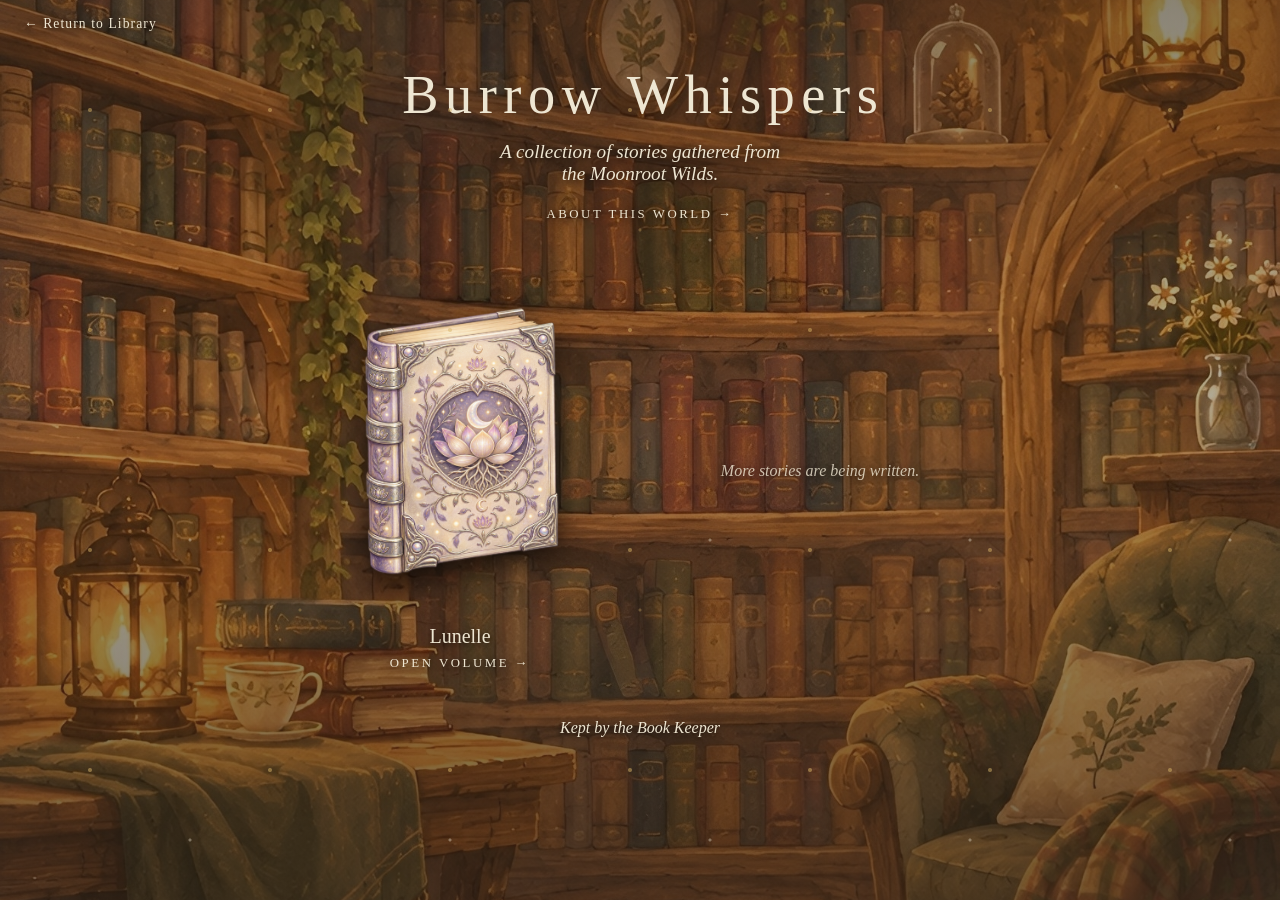
==== burrow-whispers/index.html @ 02634ef5 "Update index.html" ====
<!DOCTYPE html>
<!-- Burrow Whispers Series Menu: index.html V1.6 · Part 1 of 1
     Lives at stories/burrow-whispers/index.html
     Uses css/variables.css, css/base.css and css/effects.css from this folder.
     V1.6: padding added around each book so the float, tilt and glow are not clipped.
     V1.5: about link, book animation kept in the page, sprite size fixed,
           one transparent "more stories" spot, footer line added.
     To add a story: add an entry to the STORIES list near the bottom. -->
<html lang="en">
<head>
  <meta charset="UTF-8">
  <meta name="viewport" content="width=device-width, initial-scale=1, viewport-fit=cover">
  <meta name="color-scheme" content="dark">
  <meta name="theme-color" content="#0a1210">
  <title>Burrow Whispers | The Book Keeper</title>
  <meta name="description" content="A collection of stories gathered from the Moonroot Wilds.">

  <link rel="stylesheet" href="css/variables.css">
  <link rel="stylesheet" href="css/base.css">
  <link rel="stylesheet" href="css/effects.css">
  <style>
    /* Page layout only. Colors and motion come from the CSS files. */
    .back {
      display: inline-flex;
      align-items: center;
      min-height: 48px;
      float: left;
      font-family: var(--font-ui);
      font-size: 0.85rem;
      letter-spacing: 0.08em;
      text-decoration: none;
      color: var(--gold);
      text-shadow: 0 2px 8px rgba(0, 0, 0, 0.85);
    }
    .head { clear: both; padding-top: 1em; }

    .page-title {
      margin: 0;
      font-weight: normal;
      font-size: clamp(2rem, 8vw, 3.4rem);
      letter-spacing: 0.12em;
      text-indent: 0.12em;
      color: var(--gold-bright);
      text-shadow: 0 0 20px var(--gold-glow), 0 3px 10px rgba(0, 0, 0, 0.8);
    }
    .page-subtitle {
      margin: 0.8em auto 0;
      max-width: 30ch;
      font-style: italic;
      font-size: clamp(1rem, 3.6vw, 1.2rem);
      text-shadow: 0 2px 8px rgba(0, 0, 0, 0.85);
    }

    /* Books */
    .shelf {
      display: grid;
      grid-template-columns: repeat(auto-fit, minmax(200px, 332px));
      justify-content: center;
      align-items: center;
      gap: 36px 28px;
      margin: 2em 0 0;
      padding: 0;
      list-style: none;
    }
    .shelf > li { min-width: 0; }          /* lets large sprites shrink to fit */

    .book {
      display: flex;
      flex-direction: column;
      align-items: center;
      gap: 8px;
      color: var(--parchment);
      text-decoration: none;
    }
    .book-cover {
      position: relative;
      width: 100%;
      max-width: 332px;
      padding: 36px;                       /* empty room for float, tilt and glow */
      margin: 0 auto;
      overflow: hidden;
      border-radius: 4px 12px 12px 4px;
    }
    .book-sprite { max-width: 100%; }

    .book-title {
      margin: 0;
      font-size: 1.25rem;
      text-shadow: 0 2px 8px rgba(0, 0, 0, 0.85);
    }
    .book-action {
      margin: 0;
      font-family: var(--font-ui);
      font-size: 0.8rem;
      letter-spacing: 0.2em;
      text-transform: uppercase;
      color: var(--gold);
      text-shadow: 0 2px 8px rgba(0, 0, 0, 0.85);
    }

    /* The one empty spot: no sprite, no background, just a quiet line */
    .more-note {
      margin: 0;
      padding: 20px;
      font-style: italic;
      text-align: center;
      color: var(--parchment);
      opacity: 0.8;
      background: none;
      text-shadow: 0 2px 8px rgba(0, 0, 0, 0.85);
    }

    /* If a real sprite is missing: outline only, never a colored block */
    .book.fallback .book-sprite { display: none; }
    .book.fallback .book-cover {
      aspect-ratio: 2 / 3;
      background: none;
      border: 1px dashed var(--gold-line);
    }

    /* Footer */
    .keeper {
      margin: 3em 0 0;
      font-style: italic;
      color: var(--gold);
      text-shadow: 0 2px 8px rgba(0, 0, 0, 0.85);
    }

    /* Book float, shimmer and hover (kept here so the page never depends on effects.css) */
    .book-sprite {
      display: block;
      width: 100%;
      height: auto;
      filter: drop-shadow(0 12px 14px rgba(0, 0, 0, 0.65));
      animation: book-float 6s ease-in-out infinite;
      transition: filter var(--fade-fast) var(--ease-gentle);
    }
    @keyframes book-float {
      0%, 100% { transform: translateY(0) rotate(-0.4deg); }
      50%      { transform: translateY(-7px) rotate(0.4deg); }
    }
    .book-cover::after {
      content: "";
      position: absolute;
      inset: 36px;                         /* keep equal to .book-cover padding */
      pointer-events: none;
      background: linear-gradient(105deg,
        rgba(255, 224, 150, 0) 38%,
        rgba(255, 224, 150, 0.28) 50%,
        rgba(255, 224, 150, 0) 62%);
      transform: translateX(-120%);
      animation: cover-shimmer 9s ease-in-out 2s infinite;
    }
    @keyframes cover-shimmer {
      0%, 60% { transform: translateX(-120%); }
      100%    { transform: translateX(120%); }
    }
    @media (hover: hover) {
      a.book:hover .book-sprite {
        animation-play-state: paused;
        transform: translateY(-10px) scale(1.03);
        filter: drop-shadow(0 16px 14px rgba(0, 0, 0, 0.65)) drop-shadow(0 0 20px var(--gold-glow));
      }
    }

    /* Small link to the About page */
    .about-link {
      display: inline-flex;
      align-items: center;
      min-height: 48px;
      margin-top: 0.4em;
      font-family: var(--font-ui);
      font-size: 0.8rem;
      letter-spacing: 0.2em;
      text-transform: uppercase;
      text-decoration: none;
      color: var(--gold);
      text-shadow: 0 2px 8px rgba(0, 0, 0, 0.85);
      transition: text-shadow var(--fade-fast) var(--ease-gentle);
    }
    @media (hover: hover) {
      .about-link:hover { text-shadow: 0 0 12px var(--gold-glow); }
    }
  </style>
</head>

<body>

  <div class="room"></div>
  <div class="lantern-light"></div>
  <div class="backdrop"></div>
  <div class="fx-layer" id="fx"></div>

  <main class="page">
    <nav aria-label="Main navigation">
      <a class="back" href="../index.html">← Return to Library</a>
    </nav>

    <div class="head">
      <h1 class="page-title">Burrow Whispers</h1>
      <p class="page-subtitle">A collection of stories gathered from the Moonroot Wilds.</p>
      <a class="about-link" href="about/">About This World →</a>
      <div class="rule"></div>
    </div>

    <ul class="shelf" id="shelf" aria-label="Story volumes"></ul>

    <p class="keeper">Kept by the Book Keeper</p>
  </main>

  <script>
    /* ---------- Add stories here ----------
       Copy a line, change the title, link and sprite.
       Sprites live in the assets/ folder. */
    const STORIES = [
      { title: "Lunelle", url: "lunelle/", sprite: "assets/lunelle-book.png", alt: "Lunelle storybook" }
    ];
    const SHOW_MORE_NOTE = true;   /* set false to hide the "more stories" spot */

    const el = (tag, cls, text) => {
      const n = document.createElement(tag);
      if (cls) n.className = cls;
      if (text) n.textContent = text;
      return n;
    };

    /* ---------- Build the shelf ---------- */
    const shelf = document.getElementById("shelf");
    STORIES.forEach((s, i) => {
      const li = el("li");
      const book = el("a", "book");
      book.href = s.url;
      book.setAttribute("aria-label", "Open " + s.title);

      const cover = el("div", "book-cover");
      const img = new Image();
      img.className = "book-sprite";
      img.alt = s.alt;
      img.style.animationDelay = (-i * 1.5) + "s";   /* books bob out of step */
      img.onerror = () => book.classList.add("fallback");
      img.src = s.sprite;
      cover.append(img);

      book.append(
        cover,
        el("p", "book-title", s.title),
        el("p", "book-action", "Open Volume →")
      );
      li.appendChild(book);
      shelf.appendChild(li);
    });

    if (SHOW_MORE_NOTE) {
      const li = el("li");
      li.appendChild(el("p", "more-note", "More stories are being written."));
      shelf.appendChild(li);
    }

    /* ---------- Firefly dust and haze (styles in effects.css) ---------- */
    const rand = (a, b) => a + Math.random() * (b - a);
    const fx = document.getElementById("fx");
    fx.append(el("div", "haze one"), el("div", "haze two"));
    for (let i = 0; i < 16; i++) {
      const m = el("div", "mote");
      m.style.left = rand(5, 95).toFixed(1) + "%";
      m.style.top = rand(10, 90).toFixed(1) + "%";
      m.style.setProperty("--dur", rand(5, 9).toFixed(1) + "s");
      m.style.setProperty("--delay", (-rand(0, 9)).toFixed(1) + "s");
      m.style.setProperty("--drift", rand(-30, 30).toFixed(0) + "px");
      fx.appendChild(m);
    }
  </script>

</body>
</html>
---- burrow-whispers/css/variables.css ----
/* ==========================================================
   Burrow Whispers: variables.css  V1.0  ·  Part 1 of 1
   Lives at stories/burrow-whispers/css/variables.css
   Values only. No layout rules in this file.
   ========================================================== */

:root {

    /* ---------- Book Keeper palette (Theme Canon v2.0) ---------- */
    --round-door-green: #496A46;
    --mosswood:         #6C5640;
    --warm-oak:         #A68056;
    --parchment:        #EEE6D2;
    --firelight-gold:   #D7B46A;   /* accent only */
    --tea-brown:        #4C3828;
    --moonroot-blue:    #667A8E;   /* sparing, evening touches */

    /* ---------- Page ---------- */
    --page-bg:          #2a1f16;   /* fallback behind the painted background */
    --text-main:        var(--parchment);
    --text-accent:      var(--firelight-gold);
    --text-shadow:      0 2px 6px rgba(0, 0, 0, 0.7);

    /* ---------- Shelf ---------- */
    --shelf-width:      min(92vw, 420px);
    --shelf-plank-height: 22px;
    --shelf-plank-top:  var(--warm-oak);
    --shelf-plank-edge: var(--mosswood);
    --shelf-plank-shadow: rgba(0, 0, 0, 0.55);
    --shelf-gap:        2.5rem;    /* space between shelves */

    /* ---------- Books ---------- */
    --book-size:        min(62vw, 260px);
    --book-size-small:  min(46vw, 190px);
    --book-lift:        -6px;      /* hover rise, per Website Canon */
    --book-glow:        rgba(215, 180, 106, 0.55);
    --book-glow-open:   rgba(215, 180, 106, 0.85);
    --book-dim:         0.78;      /* Coming Soon books sit quieter */

    /* ---------- Type ---------- */
    --font-title:       Georgia, "Times New Roman", serif;
    --font-body:        Georgia, "Times New Roman", serif;
    --size-title:       clamp(2rem, 8vw, 3rem);
    --size-subtitle:    clamp(0.95rem, 3.6vw, 1.15rem);
    --size-heading:     1.1rem;
    --size-label:       1.25rem;
    --size-action:      0.95rem;
    --size-small:       0.85rem;

    /* ---------- Spacing ---------- */
    --space-xs:         0.4rem;
    --space-sm:         0.8rem;
    --space-md:         1.5rem;
    --space-lg:         2.5rem;
    --tap-min:          48px;      /* minimum comfortable tap area */

    /* ---------- Motion ---------- */
    --lift-time:        220ms;
    --glow-time:        300ms;
    --ease-soft:        cubic-bezier(0.22, 0.61, 0.36, 1);
}
---- burrow-whispers/css/base.css ----
/* ==========================================================
   Burrow Whispers: base.css  V1.0  ·  Part 1 of 1
   Lives at stories/burrow-whispers/css/base.css
   Layout only. Hover and glow live in effects.css.
   Needs variables.css loaded first.
   ========================================================== */

*,
*::before,
*::after {
    box-sizing: border-box;
}

html {
    -webkit-text-size-adjust: 100%;
}

body {
    margin: 0;
    min-height: 100vh;
    background: var(--page-bg);
    color: var(--text-main);
    font-family: var(--font-body);
    text-align: center;
    position: relative;
}

/* ---------- Painted background ----------
   A fixed layer instead of background-attachment: fixed,
   which is unreliable on phones. */
body::before {
    content: "";
    position: fixed;
    inset: 0;
    z-index: -2;
    background: url("../images/burrow-whispers-bg.jpg") center / cover no-repeat;
}

/* Soft dark wash so labels stay readable over the painting */
body::after {
    content: "";
    position: fixed;
    inset: 0;
    z-index: -1;
    background: linear-gradient(
        to bottom,
        rgba(42, 31, 22, 0.55),
        rgba(42, 31, 22, 0.35) 40%,
        rgba(42, 31, 22, 0.65)
    );
    pointer-events: none;
}

/* ---------- Return link ---------- */
header {
    padding: var(--space-sm) var(--space-md);
    text-align: left;
}

header a {
    display: inline-flex;
    align-items: center;
    min-height: var(--tap-min);
    color: var(--text-accent);
    font-size: var(--size-small);
    text-decoration: none;
    text-shadow: var(--text-shadow);
}

header a:focus-visible,
.story-book-link:focus-visible {
    outline: 2px solid var(--text-accent);
    outline-offset: 4px;
    border-radius: 8px;
}

/* ---------- Page ---------- */
main {
    padding: 0 var(--space-md) var(--space-lg);
}

h1 {
    margin: var(--space-md) 0 var(--space-xs);
    font-family: var(--font-title);
    font-size: var(--size-title);
    font-weight: normal;
    color: var(--text-accent);
    text-shadow: var(--text-shadow);
}

.collection-subtitle {
    margin: 0 auto var(--space-lg);
    max-width: 30ch;
    font-size: var(--size-subtitle);
    font-style: italic;
    text-shadow: var(--text-shadow);
}

/* ---------- Shelf section ----------
   The heading stays for screen readers but is hidden visually,
   since the page should stay simple. */
.story-shelf {
    display: flex;
    flex-direction: column;
    align-items: center;
    gap: var(--shelf-gap);
}

.story-shelf h2 {
    position: absolute;
    width: 1px;
    height: 1px;
    margin: -1px;
    overflow: hidden;
    clip: rect(0 0 0 0);
    white-space: nowrap;
}

/* ---------- One shelf = one book ---------- */
.story-volume {
    position: relative;
    display: flex;
    flex-direction: column;
    align-items: center;
    width: var(--shelf-width);
    padding-bottom: calc(var(--shelf-plank-height) + var(--space-sm));
}

/* The wood plank under each book */
.story-volume::after {
    content: "";
    position: absolute;
    left: 0;
    right: 0;
    bottom: 0;
    height: var(--shelf-plank-height);
    border-radius: 4px;
    background: linear-gradient(
        to bottom,
        var(--shelf-plank-top),
        var(--shelf-plank-edge)
    );
    box-shadow: 0 10px 14px var(--shelf-plank-shadow);
    z-index: 0;
}

/* ---------- Book + label ---------- */
.story-book-link {
    position: relative;
    z-index: 1;
    display: flex;
    flex-direction: column;
    align-items: center;
    min-height: var(--tap-min);
    color: inherit;
    text-decoration: none;
    -webkit-tap-highlight-color: transparent;
}

.story-book-sprite {
    display: block;
    width: var(--book-size);
    height: auto;
    margin-bottom: calc(var(--space-sm) * -1);   /* book rests on the plank */
}

.story-volume-coming-soon .story-book-sprite {
    width: var(--book-size-small);
}

.story-volume-coming-soon {
    opacity: var(--book-dim);
}

/* Labels sit on the plank, never baked into the sprite */
.story-title {
    position: relative;
    z-index: 2;
    margin-top: var(--space-md);
    font-size: var(--size-label);
    color: var(--text-main);
    text-shadow: var(--text-shadow);
}

.story-action {
    position: relative;
    z-index: 2;
    margin-top: var(--space-xs);
    font-size: var(--size-action);
    color: var(--text-accent);
    text-shadow: var(--text-shadow);
}

.story-volume-coming-soon .story-title,
.story-volume-coming-soon .story-action {
    font-size: var(--size-small);
}
---- burrow-whispers/css/effects.css ----
/* ==========================================================
   Burrow Whispers: effects.css  V1.0  ·  Part 1 of 1
   Lives at stories/burrow-whispers/css/effects.css
   Motion and glow only. Needs variables.css loaded first.
   ========================================================== */

/* ---------- Book: resting state ---------- */
.story-book-sprite {
    transition:
        transform var(--lift-time) var(--ease-soft),
        filter var(--glow-time) var(--ease-soft);
    filter: drop-shadow(0 6px 8px rgba(0, 0, 0, 0.5));
}

/* ---------- Book: hover (mouse only) ----------
   Wrapped in a hover media query so phones don't leave
   a book stuck in the lifted state after a tap. */
@media (hover: hover) {
    .story-book-link:hover .story-book-sprite {
        transform: translateY(var(--book-lift));
        filter:
            drop-shadow(0 10px 10px rgba(0, 0, 0, 0.5))
            drop-shadow(0 0 14px var(--book-glow));
    }

    .story-book-link:hover .story-action {
        text-shadow: 0 0 10px var(--book-glow);
    }
}

/* ---------- Book: keyboard focus (same lift as hover) ---------- */
.story-book-link:focus-visible .story-book-sprite {
    transform: translateY(var(--book-lift));
    filter:
        drop-shadow(0 10px 10px rgba(0, 0, 0, 0.5))
        drop-shadow(0 0 14px var(--book-glow));
}

/* ---------- Book: pressed / selected ----------
   Warm golden glow, as if a story is waiting inside. */
.story-book-link:active .story-book-sprite {
    transform: translateY(var(--book-lift)) scale(1.03);
    filter:
        drop-shadow(0 10px 10px rgba(0, 0, 0, 0.5))
        drop-shadow(0 0 26px var(--book-glow-open));
}

/* ---------- Coming Soon books ----------
   Visible, but quiet and not tappable. */
.story-volume-coming-soon {
    pointer-events: none;
}

.story-volume-coming-soon .story-book-sprite {
    filter: drop-shadow(0 4px 6px rgba(0, 0, 0, 0.45)) saturate(0.85);
}

/* ---------- Drifting gold dust ----------
   One fixed layer in front of the page. It uses html::before
   because body::before and body::after are used by base.css. */
html::before {
    content: "";
    position: fixed;
    inset: 0;
    z-index: 3;
    pointer-events: none;
    opacity: 0.55;
    background-image:
        radial-gradient(circle, rgba(215, 180, 106, 0.9) 0 1.5px, transparent 2.5px),
        radial-gradient(circle, rgba(238, 230, 210, 0.7) 0 1px, transparent 2px),
        radial-gradient(circle, rgba(215, 180, 106, 0.6) 0 1px, transparent 2px);
    background-size: 180px 220px, 260px 300px, 340px 380px;
    background-position: 0 0, 60px 90px, 130px 40px;
    animation: dust-drift 60s linear infinite;
}

@keyframes dust-drift {
    from {
        background-position: 0 0, 60px 90px, 130px 40px;
    }
    to {
        background-position: 30px -220px, 90px -300px, 100px -380px;
    }
}

/* ---------- Reduced motion ----------
   Respect visitors who turn animation off. */
@media (prefers-reduced-motion: reduce) {
    html::before {
        animation: none;
    }

    .story-book-sprite {
        transition: none;
    }
}
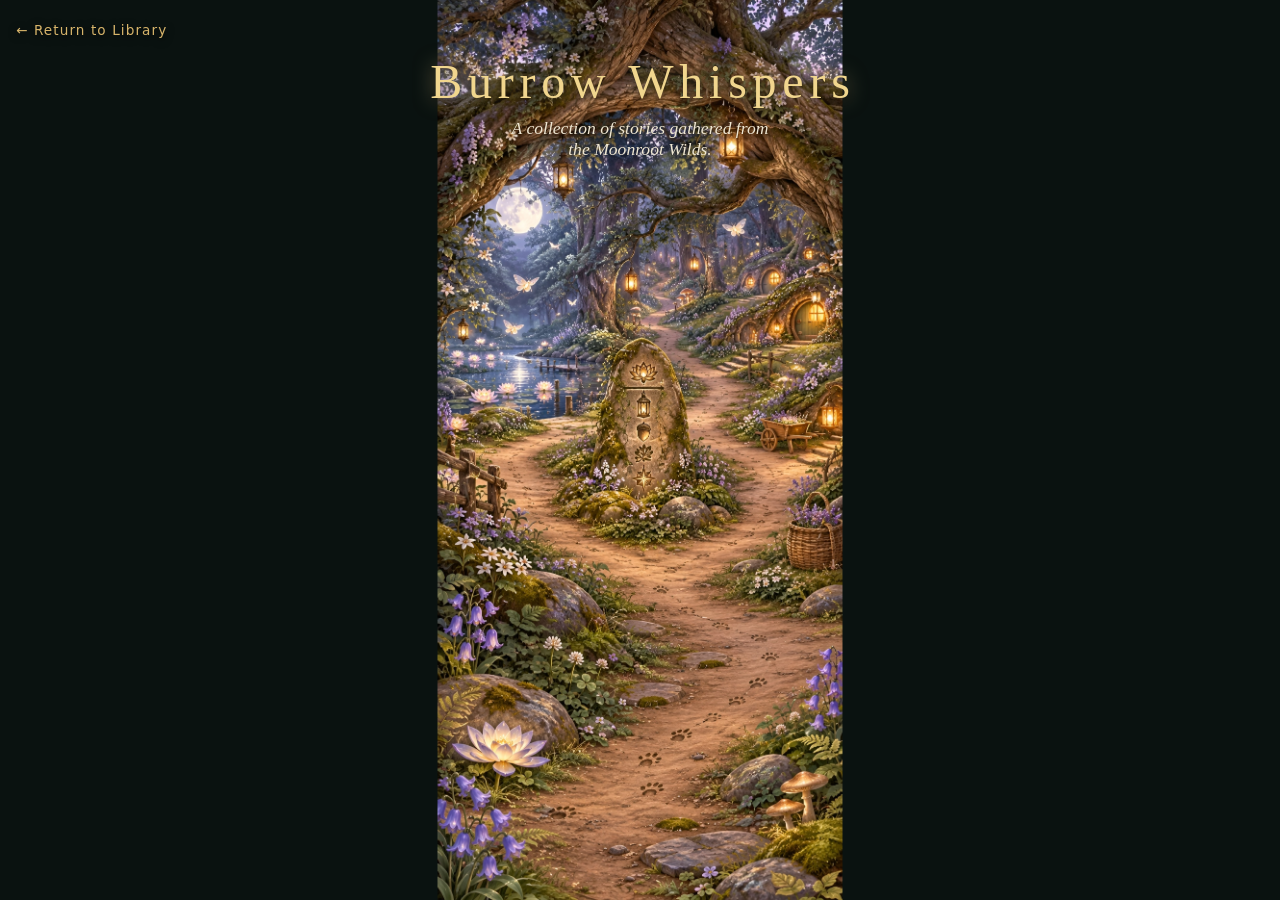
==== commit b231038f: "Update index.html" ====
--- a/burrow-whispers/index.html
+++ b/burrow-whispers/index.html
@@ -1,11 +1,9 @@
 <!DOCTYPE html>
-<!-- Burrow Whispers Series Menu: index.html V1.6 · Part 1 of 1
+<!-- Burrow Whispers Crossroads: index.html V1.7 · Part 1 of 2 (head, markup, place data)
      Lives at stories/burrow-whispers/index.html
-     Uses css/variables.css, css/base.css and css/effects.css from this folder.
-     V1.6: padding added around each book so the float, tilt and glow are not clipped.
-     V1.5: about link, book animation kept in the page, sprite size fixed,
-           one transparent "more stories" spot, footer line added.
-     To add a story: add an entry to the STORIES list near the bottom. -->
+     Background: images/burrow-whispers-crossroads.jpg
+     Uses css/variables.css, css/base.css and css/effects.css V2.0 from this folder.
+     Part 2 continues INSIDE the script below: paste it straight after the last line of this Part. -->
 <html lang="en">
 <head>
   <meta charset="UTF-8">
@@ -18,258 +16,114 @@
   <link rel="stylesheet" href="css/variables.css">
   <link rel="stylesheet" href="css/base.css">
   <link rel="stylesheet" href="css/effects.css">
-  <style>
-    /* Page layout only. Colors and motion come from the CSS files. */
-    .back {
-      display: inline-flex;
-      align-items: center;
-      min-height: 48px;
-      float: left;
-      font-family: var(--font-ui);
-      font-size: 0.85rem;
-      letter-spacing: 0.08em;
-      text-decoration: none;
-      color: var(--gold);
-      text-shadow: 0 2px 8px rgba(0, 0, 0, 0.85);
-    }
-    .head { clear: both; padding-top: 1em; }
-
-    .page-title {
-      margin: 0;
-      font-weight: normal;
-      font-size: clamp(2rem, 8vw, 3.4rem);
-      letter-spacing: 0.12em;
-      text-indent: 0.12em;
-      color: var(--gold-bright);
-      text-shadow: 0 0 20px var(--gold-glow), 0 3px 10px rgba(0, 0, 0, 0.8);
-    }
-    .page-subtitle {
-      margin: 0.8em auto 0;
-      max-width: 30ch;
-      font-style: italic;
-      font-size: clamp(1rem, 3.6vw, 1.2rem);
-      text-shadow: 0 2px 8px rgba(0, 0, 0, 0.85);
-    }
-
-    /* Books */
-    .shelf {
-      display: grid;
-      grid-template-columns: repeat(auto-fit, minmax(200px, 332px));
-      justify-content: center;
-      align-items: center;
-      gap: 36px 28px;
-      margin: 2em 0 0;
-      padding: 0;
-      list-style: none;
-    }
-    .shelf > li { min-width: 0; }          /* lets large sprites shrink to fit */
-
-    .book {
-      display: flex;
-      flex-direction: column;
-      align-items: center;
-      gap: 8px;
-      color: var(--parchment);
-      text-decoration: none;
-    }
-    .book-cover {
-      position: relative;
-      width: 100%;
-      max-width: 332px;
-      padding: 36px;                       /* empty room for float, tilt and glow */
-      margin: 0 auto;
-      overflow: hidden;
-      border-radius: 4px 12px 12px 4px;
-    }
-    .book-sprite { max-width: 100%; }
-
-    .book-title {
-      margin: 0;
-      font-size: 1.25rem;
-      text-shadow: 0 2px 8px rgba(0, 0, 0, 0.85);
-    }
-    .book-action {
-      margin: 0;
-      font-family: var(--font-ui);
-      font-size: 0.8rem;
-      letter-spacing: 0.2em;
-      text-transform: uppercase;
-      color: var(--gold);
-      text-shadow: 0 2px 8px rgba(0, 0, 0, 0.85);
-    }
-
-    /* The one empty spot: no sprite, no background, just a quiet line */
-    .more-note {
-      margin: 0;
-      padding: 20px;
-      font-style: italic;
-      text-align: center;
-      color: var(--parchment);
-      opacity: 0.8;
-      background: none;
-      text-shadow: 0 2px 8px rgba(0, 0, 0, 0.85);
-    }
-
-    /* If a real sprite is missing: outline only, never a colored block */
-    .book.fallback .book-sprite { display: none; }
-    .book.fallback .book-cover {
-      aspect-ratio: 2 / 3;
-      background: none;
-      border: 1px dashed var(--gold-line);
-    }
-
-    /* Footer */
-    .keeper {
-      margin: 3em 0 0;
-      font-style: italic;
-      color: var(--gold);
-      text-shadow: 0 2px 8px rgba(0, 0, 0, 0.85);
-    }
-
-    /* Book float, shimmer and hover (kept here so the page never depends on effects.css) */
-    .book-sprite {
-      display: block;
-      width: 100%;
-      height: auto;
-      filter: drop-shadow(0 12px 14px rgba(0, 0, 0, 0.65));
-      animation: book-float 6s ease-in-out infinite;
-      transition: filter var(--fade-fast) var(--ease-gentle);
-    }
-    @keyframes book-float {
-      0%, 100% { transform: translateY(0) rotate(-0.4deg); }
-      50%      { transform: translateY(-7px) rotate(0.4deg); }
-    }
-    .book-cover::after {
-      content: "";
-      position: absolute;
-      inset: 36px;                         /* keep equal to .book-cover padding */
-      pointer-events: none;
-      background: linear-gradient(105deg,
-        rgba(255, 224, 150, 0) 38%,
-        rgba(255, 224, 150, 0.28) 50%,
-        rgba(255, 224, 150, 0) 62%);
-      transform: translateX(-120%);
-      animation: cover-shimmer 9s ease-in-out 2s infinite;
-    }
-    @keyframes cover-shimmer {
-      0%, 60% { transform: translateX(-120%); }
-      100%    { transform: translateX(120%); }
-    }
-    @media (hover: hover) {
-      a.book:hover .book-sprite {
-        animation-play-state: paused;
-        transform: translateY(-10px) scale(1.03);
-        filter: drop-shadow(0 16px 14px rgba(0, 0, 0, 0.65)) drop-shadow(0 0 20px var(--gold-glow));
-      }
-    }
-
-    /* Small link to the About page */
-    .about-link {
-      display: inline-flex;
-      align-items: center;
-      min-height: 48px;
-      margin-top: 0.4em;
-      font-family: var(--font-ui);
-      font-size: 0.8rem;
-      letter-spacing: 0.2em;
-      text-transform: uppercase;
-      text-decoration: none;
-      color: var(--gold);
-      text-shadow: 0 2px 8px rgba(0, 0, 0, 0.85);
-      transition: text-shadow var(--fade-fast) var(--ease-gentle);
-    }
-    @media (hover: hover) {
-      .about-link:hover { text-shadow: 0 0 12px var(--gold-glow); }
-    }
-  </style>
 </head>
 
 <body>
 
-  <div class="room"></div>
-  <div class="lantern-light"></div>
-  <div class="backdrop"></div>
-  <div class="fx-layer" id="fx"></div>
+  <!-- The picture and its hot spots (positions are set in variables.css) -->
+  <div class="world" id="world">
+    <div class="stage" id="stage">
+      <img class="stage-image"
+           src="images/burrow-whispers-crossroads.jpg"
+           alt="A moonlit woodland crossroads with a carved waystone, a lotus pond, a lantern-lit trail and round-door burrows on a hillside.">
 
-  <main class="page">
+      <button class="hot" data-id="pond"     type="button" aria-label="Moonroot Pond"></button>
+      <button class="hot" data-id="moon"     type="button" aria-hidden="true" tabindex="-1"></button>
+      <button class="hot" data-id="waystone" type="button" aria-label="The Crossroads Stone"></button>
+      <button class="hot" data-id="trail"    type="button" aria-label="The Lantern Trail"></button>
+      <button class="hot" data-id="hill"     type="button" aria-label="Burrow Hill"></button>
+      <button class="hot" data-id="clearing" type="button" aria-label="The Clearing"></button>
+      <button class="hot" data-id="secret"   type="button" aria-hidden="true" tabindex="-1"></button>
+    </div>
+  </div>
+
+  <!-- Firefly dust and haze (built by the script) -->
+  <div class="fx-layer" id="fx" aria-hidden="true"></div>
+
+  <!-- Title zone -->
+  <header class="top">
     <nav aria-label="Main navigation">
       <a class="back" href="../index.html">← Return to Library</a>
     </nav>
+    <h1 class="page-title">Burrow Whispers</h1>
+    <p class="page-subtitle">A collection of stories gathered from the Moonroot Wilds.</p>
+  </header>
 
-    <div class="head">
-      <h1 class="page-title">Burrow Whispers</h1>
-      <p class="page-subtitle">A collection of stories gathered from the Moonroot Wilds.</p>
-      <a class="about-link" href="about/">About This World →</a>
-      <div class="rule"></div>
-    </div>
+  <!-- Idle hint line -->
+  <p class="hint" id="hint" aria-live="polite"></p>
 
-    <ul class="shelf" id="shelf" aria-label="Story volumes"></ul>
-
-    <p class="keeper">Kept by the Book Keeper</p>
-  </main>
+  <!-- Discovery panel: stage 1 of the two-stage tap -->
+  <section class="panel" id="panel" aria-live="polite" aria-labelledby="panel-title">
+    <button class="panel-close" id="panel-close" type="button" aria-label="Close">×</button>
+    <h2 class="panel-title" id="panel-title"></h2>
+    <p class="panel-text" id="panel-text"></p>
+    <a class="panel-go" id="panel-go" href="#"></a>
+  </section>
 
   <script>
-    /* ---------- Add stories here ----------
-       Copy a line, change the title, link and sprite.
-       Sprites live in the assets/ folder. */
-    const STORIES = [
-      { title: "Lunelle", url: "lunelle/", sprite: "assets/lunelle-book.png", alt: "Lunelle storybook" }
-    ];
-    const SHOW_MORE_NOTE = true;   /* set false to hide the "more stories" spot */
-
-    const el = (tag, cls, text) => {
-      const n = document.createElement(tag);
-      if (cls) n.className = cls;
-      if (text) n.textContent = text;
-      return n;
+    /* ---------- Places ----------
+       id     matches data-id on the hot spot buttons above
+       title  panel heading
+       text   panel flavour text (use \n for a line break)
+       go     the button words, e.g. "Explore →"
+       url    where stage 2 travels to; null = nothing to visit yet,
+              so the panel shows its text with no button
+       lights which hot spots glow when this place is noticed
+       hint   idle line shown at the bottom (null = never hinted)
+       To open a place later: change its url from null to a folder. */
+    const PLACES = {
+      pond: {
+        title: "Moonroot Pond",
+        text: "A quiet pond shines beneath the moon.\nSomeone often visits here at night.",
+        go: "Explore →",
+        url: "lunelle/",
+        lights: ["pond", "moon"],
+        hint: "A faint glow shimmers across the pond..."
+      },
+      waystone: {
+        title: "The Crossroads Stone",
+        text: "Many journeys begin here.",
+        go: "Read More →",
+        url: null,                         /* world lore page not built yet */
+        lights: ["waystone"],
+        hint: "The old waystone remembers many journeys..."
+      },
+      trail: {
+        title: "The Lantern Trail",
+        text: "A lantern-lit path disappears beneath the roots.\nIt has not been walked yet.",
+        go: "Follow →",
+        url: null,                         /* future story slot */
+        lights: ["trail"],
+        hint: "A lantern-lit trail disappears beneath the roots..."
+      },
+      hill: {
+        title: "Burrow Hill",
+        text: "Warm lights glow behind round doors.\nMany little lives call this place home.",
+        go: "Visit →",
+        url: null,                         /* future village hub */
+        lights: ["hill"],
+        hint: "Warm lights flicker among the hillside burrows..."
+      },
+      clearing: {
+        title: "The Clearing",
+        text: "Paw prints wander down the path.\nWhat is Burrow Whispers?",
+        go: "Learn More →",
+        url: "about/",
+        lights: ["clearing"],
+        hint: null
+      }
     };
 
-    /* ---------- Build the shelf ---------- */
-    const shelf = document.getElementById("shelf");
-    STORIES.forEach((s, i) => {
-      const li = el("li");
-      const book = el("a", "book");
-      book.href = s.url;
-      book.setAttribute("aria-label", "Open " + s.title);
+    /* A tap on the moon counts as a tap on the pond: one place, two spots */
+    const ALIASES = { moon: "pond" };
 
-      const cover = el("div", "book-cover");
-      const img = new Image();
-      img.className = "book-sprite";
-      img.alt = s.alt;
-      img.style.animationDelay = (-i * 1.5) + "s";   /* books bob out of step */
-      img.onerror = () => book.classList.add("fallback");
-      img.src = s.sprite;
-      cover.append(img);
+    /* Hints that light nothing; they only teach that the picture holds places */
+    const GENERAL_HINTS = [
+      "Not every secret path is obvious.",
+      "The Wilds reward curious travelers."
+    ];
 
-      book.append(
-        cover,
-        el("p", "book-title", s.title),
-        el("p", "book-action", "Open Volume →")
-      );
-      li.appendChild(book);
-      shelf.appendChild(li);
-    });
+    /* The secret has no panel and no label (see Part 2 for what it opens) */
+    const SECRET_URL = null;               /* set a folder here, e.g. "secret/" */
 
-    if (SHOW_MORE_NOTE) {
-      const li = el("li");
-      li.appendChild(el("p", "more-note", "More stories are being written."));
-      shelf.appendChild(li);
-    }
-
-    /* ---------- Firefly dust and haze (styles in effects.css) ---------- */
-    const rand = (a, b) => a + Math.random() * (b - a);
-    const fx = document.getElementById("fx");
-    fx.append(el("div", "haze one"), el("div", "haze two"));
-    for (let i = 0; i < 16; i++) {
-      const m = el("div", "mote");
-      m.style.left = rand(5, 95).toFixed(1) + "%";
-      m.style.top = rand(10, 90).toFixed(1) + "%";
-      m.style.setProperty("--dur", rand(5, 9).toFixed(1) + "s");
-      m.style.setProperty("--delay", (-rand(0, 9)).toFixed(1) + "s");
-      m.style.setProperty("--drift", rand(-30, 30).toFixed(0) + "px");
-      fx.appendChild(m);
-    }
-  </script>
-
-</body>
-</html>
+    /* ---- Part 2 of 2 continues here ---- */
--- a/burrow-whispers/css/variables.css
+++ b/burrow-whispers/css/variables.css
@@ -1,61 +1,74 @@
-/* ==========================================================
-   Burrow Whispers: variables.css  V1.0  ·  Part 1 of 1
+/* Burrow Whispers Crossroads: css/variables.css V2.0 · Part 1 of 1
    Lives at stories/burrow-whispers/css/variables.css
-   Values only. No layout rules in this file.
-   ========================================================== */
+   Replaces V1.0. Pairs with base.css V2.0, effects.css V2.0, index.html V1.7.
+   Every colour, timing, and hot spot position is set here.
+   Hot spot values are percent of the PICTURE, not of the screen. */
 
 :root {
+  /* ---------- Colours ---------- */
+  --night:        #0a1210;
+  --gold:         #d7b46a;
+  --gold-bright:  #f1d68e;
+  --gold-glow:    rgba(241, 214, 142, 0.55);
+  --gold-line:    rgba(215, 180, 106, 0.55);
+  --parchment:    #eee6d2;
+  --moss:         #496a46;
+  --moonroot:     #667a8e;
 
-    /* ---------- Book Keeper palette (Theme Canon v2.0) ---------- */
-    --round-door-green: #496A46;
-    --mosswood:         #6C5640;
-    --warm-oak:         #A68056;
-    --parchment:        #EEE6D2;
-    --firelight-gold:   #D7B46A;   /* accent only */
-    --tea-brown:        #4C3828;
-    --moonroot-blue:    #667A8E;   /* sparing, evening touches */
+  /* ---------- Type ---------- */
+  --font-body: Georgia, "Times New Roman", serif;
+  --font-ui:   "Trebuchet MS", "Segoe UI", system-ui, sans-serif;
 
-    /* ---------- Page ---------- */
-    --page-bg:          #2a1f16;   /* fallback behind the painted background */
-    --text-main:        var(--parchment);
-    --text-accent:      var(--firelight-gold);
-    --text-shadow:      0 2px 6px rgba(0, 0, 0, 0.7);
+  /* ---------- Motion ---------- */
+  --ease-gentle: cubic-bezier(0.4, 0, 0.2, 1);
+  --fade-fast:   0.3s;
+  --fade-medium: 0.7s;
+  --fade-slow:   1.4s;
 
-    /* ---------- Shelf ---------- */
-    --shelf-width:      min(92vw, 420px);
-    --shelf-plank-height: 22px;
-    --shelf-plank-top:  var(--warm-oak);
-    --shelf-plank-edge: var(--mosswood);
-    --shelf-plank-shadow: rgba(0, 0, 0, 0.55);
-    --shelf-gap:        2.5rem;    /* space between shelves */
+  /* ---------- Picture and stage ----------
+     Ratio is width / height of images/burrow-whispers-crossroads.jpg (9:20).
+     Phones: the picture covers the screen.
+     Wide screens: the picture fits the height (see media query below). */
+  --img-ratio: 0.45;
+  --stage-w: max(100vw, calc(100vh * var(--img-ratio)));
+  --stage-h: calc(var(--stage-w) / var(--img-ratio));
 
-    /* ---------- Books ---------- */
-    --book-size:        min(62vw, 260px);
-    --book-size-small:  min(46vw, 190px);
-    --book-lift:        -6px;      /* hover rise, per Website Canon */
-    --book-glow:        rgba(215, 180, 106, 0.55);
-    --book-glow-open:   rgba(215, 180, 106, 0.85);
-    --book-dim:         0.78;      /* Coming Soon books sit quieter */
+  /* ---------- Hot spot map (centre X/Y, width, height) ---------- */
+  --pond-x: 21%;      --pond-y: 41%;      --pond-w: 42%;      --pond-h: 11%;
+  --moon-x: 20%;      --moon-y: 23%;      --moon-w: 16%;      --moon-h: 7%;
+  --waystone-x: 51%;  --waystone-y: 46%;  --waystone-w: 25%;  --waystone-h: 17%;
+  --trail-x: 59%;     --trail-y: 33%;     --trail-w: 16%;     --trail-h: 10%;
+  --hill-x: 85%;      --hill-y: 37%;      --hill-w: 30%;      --hill-h: 20%;
+  --clearing-x: 53%;  --clearing-y: 70%;  --clearing-w: 55%;  --clearing-h: 11%;
+  --secret-x: 90%;    --secret-y: 88%;    --secret-w: 8%;     --secret-h: 5%;
 
-    /* ---------- Type ---------- */
-    --font-title:       Georgia, "Times New Roman", serif;
-    --font-body:        Georgia, "Times New Roman", serif;
-    --size-title:       clamp(2rem, 8vw, 3rem);
-    --size-subtitle:    clamp(0.95rem, 3.6vw, 1.15rem);
-    --size-heading:     1.1rem;
-    --size-label:       1.25rem;
-    --size-action:      0.95rem;
-    --size-small:       0.85rem;
+  /* ---------- Glow colours, one per place ---------- */
+  --glow-pond:     rgba(190, 205, 255, 0.50);
+  --glow-moon:     rgba(235, 238, 255, 0.55);
+  --glow-waystone: rgba(255, 235, 170, 0.55);
+  --glow-trail:    rgba(255, 214, 120, 0.50);
+  --glow-hill:     rgba(255, 170, 80, 0.45);
+  --glow-clearing: rgba(215, 230, 200, 0.30);
 
-    /* ---------- Spacing ---------- */
-    --space-xs:         0.4rem;
-    --space-sm:         0.8rem;
-    --space-md:         1.5rem;
-    --space-lg:         2.5rem;
-    --tap-min:          48px;      /* minimum comfortable tap area */
+  /* ---------- Discovery panel and hint line ---------- */
+  --panel-bg:     rgba(10, 18, 16, 0.86);
+  --panel-edge:   var(--gold-line);
+  --panel-radius: 14px;
+  --panel-max:    420px;
+  --tap-min:      48px;
+  --hint-shadow:  0 2px 8px rgba(0, 0, 0, 0.95);
+}
 
-    /* ---------- Motion ---------- */
-    --lift-time:        220ms;
-    --glow-time:        300ms;
-    --ease-soft:        cubic-bezier(0.22, 0.61, 0.36, 1);
+/* Wide screens: show the whole picture, fitted to the height, centred.
+   The dark page colour fills the sides. */
+@media (min-aspect-ratio: 3 / 5) {
+  :root { --stage-w: calc(100vh * var(--img-ratio)); }
 }
+
+/* Newer phones: use dynamic viewport height so browser bars don't shift things */
+@supports (height: 100dvh) {
+  :root { --stage-w: max(100vw, calc(100dvh * var(--img-ratio))); }
+  @media (min-aspect-ratio: 3 / 5) {
+    :root { --stage-w: calc(100dvh * var(--img-ratio)); }
+  }
+}
--- a/burrow-whispers/css/base.css
+++ b/burrow-whispers/css/base.css
@@ -1,197 +1,198 @@
-/* ==========================================================
-   Burrow Whispers: base.css  V1.0  ·  Part 1 of 1
+/* Burrow Whispers Crossroads: css/base.css V2.0 · Part 1 of 1
    Lives at stories/burrow-whispers/css/base.css
-   Layout only. Hover and glow live in effects.css.
-   Needs variables.css loaded first.
-   ========================================================== */
+   Replaces V1.0. Pairs with variables.css V2.0, effects.css V2.0, index.html V1.7.
+   Layout only: stage, hot spot placement and shapes, title zone,
+   hint line, discovery panel. Glows, ripples and dust live in effects.css. */
 
-*,
-*::before,
-*::after {
-    box-sizing: border-box;
+*, *::before, *::after { box-sizing: border-box; }
+
+html, body {
+  height: 100%;
+  margin: 0;
+  overflow: hidden;
+  background: var(--night);
+  color: var(--parchment);
+  font-family: var(--font-body);
+  -webkit-text-size-adjust: 100%;
 }
 
-html {
-    -webkit-text-size-adjust: 100%;
+/* ---------- World and stage ---------- */
+.world { position: fixed; inset: 0; overflow: hidden; }
+
+.stage {
+  position: absolute;
+  left: 50%;
+  top: 50%;
+  width: var(--stage-w);
+  height: var(--stage-h);
+  transform: translate(-50%, -50%);
+}
+.stage-image {
+  display: block;
+  width: 100%;
+  height: 100%;
+  user-select: none;
+  -webkit-user-drag: none;
 }
 
-body {
-    margin: 0;
-    min-height: 100vh;
-    background: var(--page-bg);
-    color: var(--text-main);
-    font-family: var(--font-body);
-    text-align: center;
-    position: relative;
+/* ---------- Hot spots: invisible, placed in percent of the picture ---------- */
+.hot {
+  position: absolute;
+  transform: translate(-50%, -50%);
+  padding: 0;
+  margin: 0;
+  border: 0;
+  background: none;
+  cursor: pointer;
+  -webkit-tap-highlight-color: transparent;
+}
+.hot:focus-visible { outline: 2px dashed var(--gold); outline-offset: 4px; }
+
+.hot[data-id="pond"]     { left: var(--pond-x);     top: var(--pond-y);     width: var(--pond-w);     height: var(--pond-h);
+                           border-radius: 55% 45% 50% 50% / 50% 58% 42% 50%; }
+.hot[data-id="moon"]     { left: var(--moon-x);     top: var(--moon-y);     width: var(--moon-w);     height: var(--moon-h);
+                           border-radius: 50%; }
+.hot[data-id="waystone"] { left: var(--waystone-x); top: var(--waystone-y); width: var(--waystone-w); height: var(--waystone-h);
+                           border-radius: 50% 50% 38% 38% / 60% 60% 40% 40%; }
+.hot[data-id="trail"]    { left: var(--trail-x);    top: var(--trail-y);    width: var(--trail-w);    height: var(--trail-h);
+                           border-radius: 40% 40% 12% 12% / 30% 30% 8% 8%; }
+.hot[data-id="hill"]     { left: var(--hill-x);     top: var(--hill-y);     width: var(--hill-w);     height: var(--hill-h);
+                           border-radius: 50%; }
+.hot[data-id="clearing"] { left: var(--clearing-x); top: var(--clearing-y); width: var(--clearing-w); height: var(--clearing-h);
+                           border-radius: 50%; }
+.hot[data-id="secret"]   { left: var(--secret-x);   top: var(--secret-y);   width: var(--secret-w);   height: var(--secret-h);
+                           border-radius: 50%; }
+
+/* The secret never shows itself: no outline, no cursor change */
+.hot[data-id="secret"]:focus-visible { outline: none; }
+.hot[data-id="secret"] { cursor: default; }
+
+/* ---------- Title zone (top, over the canopy) ---------- */
+.top {
+  position: fixed;
+  left: 0;
+  right: 0;
+  top: 0;
+  z-index: 5;
+  padding: calc(env(safe-area-inset-top, 0px) + 6px) 16px 0;
+  text-align: center;
+  pointer-events: none;
+}
+.back {
+  pointer-events: auto;
+  float: left;
+  display: inline-flex;
+  align-items: center;
+  min-height: var(--tap-min);
+  font-family: var(--font-ui);
+  font-size: 0.85rem;
+  letter-spacing: 0.08em;
+  text-decoration: none;
+  color: var(--gold);
+  text-shadow: var(--hint-shadow);
+}
+.page-title {
+  clear: both;
+  margin: 0;
+  font-weight: normal;
+  font-size: clamp(1.8rem, 7.5vw, 3rem);
+  letter-spacing: 0.12em;
+  text-indent: 0.12em;
+  color: var(--gold-bright);
+  text-shadow: 0 0 20px var(--gold-glow), 0 3px 10px rgba(0, 0, 0, 0.85);
+}
+.page-subtitle {
+  margin: 0.5em auto 0;
+  max-width: 30ch;
+  font-style: italic;
+  font-size: clamp(0.95rem, 3.4vw, 1.1rem);
+  text-shadow: var(--hint-shadow);
 }
 
-/* ---------- Painted background ----------
-   A fixed layer instead of background-attachment: fixed,
-   which is unreliable on phones. */
-body::before {
-    content: "";
-    position: fixed;
-    inset: 0;
-    z-index: -2;
-    background: url("../images/burrow-whispers-bg.jpg") center / cover no-repeat;
+/* ---------- Hint line (bottom, fades in and out) ---------- */
+.hint {
+  position: fixed;
+  left: 0;
+  right: 0;
+  z-index: 5;
+  bottom: calc(env(safe-area-inset-bottom, 0px) + 22px);
+  margin: 0;
+  padding: 0 24px;
+  text-align: center;
+  font-style: italic;
+  font-size: clamp(0.95rem, 3.8vw, 1.15rem);
+  color: var(--parchment);
+  text-shadow: var(--hint-shadow);
+  opacity: 0;
+  pointer-events: none;
+  transition: opacity var(--fade-slow) var(--ease-gentle);
 }
+.hint.show { opacity: 1; }
 
-/* Soft dark wash so labels stay readable over the painting */
-body::after {
-    content: "";
-    position: fixed;
-    inset: 0;
-    z-index: -1;
-    background: linear-gradient(
-        to bottom,
-        rgba(42, 31, 22, 0.55),
-        rgba(42, 31, 22, 0.35) 40%,
-        rgba(42, 31, 22, 0.65)
-    );
-    pointer-events: none;
+/* ---------- Discovery panel (stage 1 of the two-stage tap) ---------- */
+.panel {
+  position: fixed;
+  left: 50%;
+  z-index: 6;
+  bottom: calc(env(safe-area-inset-bottom, 0px) + 16px);
+  width: min(calc(100vw - 32px), var(--panel-max));
+  padding: 18px 20px 14px;
+  text-align: center;
+  background: var(--panel-bg);
+  border: 1px solid var(--panel-edge);
+  border-radius: var(--panel-radius);
+  box-shadow: 0 10px 30px rgba(0, 0, 0, 0.6);
+  opacity: 0;
+  visibility: hidden;
+  transform: translate(-50%, 12px);
+  transition: opacity var(--fade-medium) var(--ease-gentle),
+              transform var(--fade-medium) var(--ease-gentle),
+              visibility 0s linear var(--fade-medium);
 }
-
-/* ---------- Return link ---------- */
-header {
-    padding: var(--space-sm) var(--space-md);
-    text-align: left;
+.panel.open {
+  opacity: 1;
+  visibility: visible;
+  transform: translate(-50%, 0);
+  transition-delay: 0s;
 }
-
-header a {
-    display: inline-flex;
-    align-items: center;
-    min-height: var(--tap-min);
-    color: var(--text-accent);
-    font-size: var(--size-small);
-    text-decoration: none;
-    text-shadow: var(--text-shadow);
+.panel-title {
+  margin: 0;
+  font-weight: normal;
+  font-size: 1.3rem;
+  color: var(--gold-bright);
 }
-
-header a:focus-visible,
-.story-book-link:focus-visible {
-    outline: 2px solid var(--text-accent);
-    outline-offset: 4px;
-    border-radius: 8px;
+.panel-text {
+  margin: 0.6em 0 0;
+  line-height: 1.5;
+  font-style: italic;
 }
-
-/* ---------- Page ---------- */
-main {
-    padding: 0 var(--space-md) var(--space-lg);
+.panel-go {
+  display: inline-flex;
+  align-items: center;
+  justify-content: center;
+  min-height: var(--tap-min);
+  margin-top: 0.5em;
+  padding: 0 18px;
+  font-family: var(--font-ui);
+  font-size: 0.85rem;
+  letter-spacing: 0.2em;
+  text-transform: uppercase;
+  text-decoration: none;
+  color: var(--gold);
 }
-
-h1 {
-    margin: var(--space-md) 0 var(--space-xs);
-    font-family: var(--font-title);
-    font-size: var(--size-title);
-    font-weight: normal;
-    color: var(--text-accent);
-    text-shadow: var(--text-shadow);
+.panel-close {
+  position: absolute;
+  top: 4px;
+  right: 4px;
+  width: var(--tap-min);
+  height: var(--tap-min);
+  border: 0;
+  background: none;
+  font-size: 1.4rem;
+  line-height: 1;
+  color: var(--parchment);
+  opacity: 0.7;
+  cursor: pointer;
 }
-
-.collection-subtitle {
-    margin: 0 auto var(--space-lg);
-    max-width: 30ch;
-    font-size: var(--size-subtitle);
-    font-style: italic;
-    text-shadow: var(--text-shadow);
-}
-
-/* ---------- Shelf section ----------
-   The heading stays for screen readers but is hidden visually,
-   since the page should stay simple. */
-.story-shelf {
-    display: flex;
-    flex-direction: column;
-    align-items: center;
-    gap: var(--shelf-gap);
-}
-
-.story-shelf h2 {
-    position: absolute;
-    width: 1px;
-    height: 1px;
-    margin: -1px;
-    overflow: hidden;
-    clip: rect(0 0 0 0);
-    white-space: nowrap;
-}
-
-/* ---------- One shelf = one book ---------- */
-.story-volume {
-    position: relative;
-    display: flex;
-    flex-direction: column;
-    align-items: center;
-    width: var(--shelf-width);
-    padding-bottom: calc(var(--shelf-plank-height) + var(--space-sm));
-}
-
-/* The wood plank under each book */
-.story-volume::after {
-    content: "";
-    position: absolute;
-    left: 0;
-    right: 0;
-    bottom: 0;
-    height: var(--shelf-plank-height);
-    border-radius: 4px;
-    background: linear-gradient(
-        to bottom,
-        var(--shelf-plank-top),
-        var(--shelf-plank-edge)
-    );
-    box-shadow: 0 10px 14px var(--shelf-plank-shadow);
-    z-index: 0;
-}
-
-/* ---------- Book + label ---------- */
-.story-book-link {
-    position: relative;
-    z-index: 1;
-    display: flex;
-    flex-direction: column;
-    align-items: center;
-    min-height: var(--tap-min);
-    color: inherit;
-    text-decoration: none;
-    -webkit-tap-highlight-color: transparent;
-}
-
-.story-book-sprite {
-    display: block;
-    width: var(--book-size);
-    height: auto;
-    margin-bottom: calc(var(--space-sm) * -1);   /* book rests on the plank */
-}
-
-.story-volume-coming-soon .story-book-sprite {
-    width: var(--book-size-small);
-}
-
-.story-volume-coming-soon {
-    opacity: var(--book-dim);
-}
-
-/* Labels sit on the plank, never baked into the sprite */
-.story-title {
-    position: relative;
-    z-index: 2;
-    margin-top: var(--space-md);
-    font-size: var(--size-label);
-    color: var(--text-main);
-    text-shadow: var(--text-shadow);
-}
-
-.story-action {
-    position: relative;
-    z-index: 2;
-    margin-top: var(--space-xs);
-    font-size: var(--size-action);
-    color: var(--text-accent);
-    text-shadow: var(--text-shadow);
-}
-
-.story-volume-coming-soon .story-title,
-.story-volume-coming-soon .story-action {
-    font-size: var(--size-small);
-}
+.panel-close:focus-visible,
+.panel-go:focus-visible { outline: 2px dashed var(--gold); outline-offset: 2px; }
--- a/burrow-whispers/css/effects.css
+++ b/burrow-whispers/css/effects.css
@@ -1,96 +1,147 @@
-/* ==========================================================
-   Burrow Whispers: effects.css  V1.0  ·  Part 1 of 1
+/* Burrow Whispers Crossroads: css/effects.css V2.0 · Part 1 of 1
    Lives at stories/burrow-whispers/css/effects.css
-   Motion and glow only. Needs variables.css loaded first.
-   ========================================================== */
+   Replaces V1.0. Pairs with variables.css V2.0, base.css V2.0, index.html V1.7.
+   Motion and light only: hot spot glows (.lit), pond ripple, moon shimmer,
+   firefly dust and haze. Layout lives in base.css. */
 
-/* ---------- Book: resting state ---------- */
-.story-book-sprite {
-    transition:
-        transform var(--lift-time) var(--ease-soft),
-        filter var(--glow-time) var(--ease-soft);
-    filter: drop-shadow(0 6px 8px rgba(0, 0, 0, 0.5));
+/* ---------- Hot spot glows ----------
+   JS adds .lit when a place is tapped (stage 1) or hinted (idle).
+   Every glow is an invisible layer until then. */
+.hot::before,
+.hot::after {
+  content: "";
+  position: absolute;
+  pointer-events: none;
+  opacity: 0;
+}
+.hot::after {
+  inset: 0;
+  border-radius: inherit;
+  transition: opacity var(--fade-slow) var(--ease-gentle);
+}
+.hot.lit::after { opacity: 1; }
+
+.hot[data-id="pond"]::after     { background: radial-gradient(ellipse, var(--glow-pond), transparent 70%); }
+.hot[data-id="moon"]::after     { background: radial-gradient(circle,  var(--glow-moon), transparent 68%); }
+.hot[data-id="waystone"]::after { background: radial-gradient(ellipse at 50% 38%, var(--glow-waystone), transparent 66%); }
+.hot[data-id="trail"]::after    { background: radial-gradient(ellipse at 50% 40%, var(--glow-trail), transparent 70%); }
+.hot[data-id="hill"]::after     { background: radial-gradient(ellipse at 45% 50%, var(--glow-hill), transparent 70%); }
+.hot[data-id="clearing"]::after { background: radial-gradient(ellipse, var(--glow-clearing), transparent 70%); }
+
+/* ---------- Pond: ripple rings and a moon reflection shimmer ---------- */
+.hot[data-id="pond"]::before {
+  inset: 18% 12%;
+  border-radius: 50%;
+  border: 1px solid rgba(210, 225, 255, 0.7);
+}
+.hot[data-id="pond"].lit::before {
+  animation: pond-ripple 3.4s ease-out infinite;
+}
+@keyframes pond-ripple {
+  0%   { transform: scale(0.4); opacity: 0.75; }
+  100% { transform: scale(1.1); opacity: 0; }
+}
+.hot[data-id="pond"].lit::after {
+  animation: pond-shimmer 4s ease-in-out infinite;
+}
+@keyframes pond-shimmer {
+  0%, 100% { opacity: 0.7; }
+  50%      { opacity: 1; }
 }
 
-/* ---------- Book: hover (mouse only) ----------
-   Wrapped in a hover media query so phones don't leave
-   a book stuck in the lifted state after a tap. */
-@media (hover: hover) {
-    .story-book-link:hover .story-book-sprite {
-        transform: translateY(var(--book-lift));
-        filter:
-            drop-shadow(0 10px 10px rgba(0, 0, 0, 0.5))
-            drop-shadow(0 0 14px var(--book-glow));
-    }
-
-    .story-book-link:hover .story-action {
-        text-shadow: 0 0 10px var(--book-glow);
-    }
+/* ---------- Moon: soft breathing glow while Lunelle's corner is lit ---------- */
+.hot[data-id="moon"].lit::after {
+  animation: moon-breathe 4s ease-in-out infinite;
+}
+@keyframes moon-breathe {
+  0%, 100% { opacity: 0.65; }
+  50%      { opacity: 1; }
 }
 
-/* ---------- Book: keyboard focus (same lift as hover) ---------- */
-.story-book-link:focus-visible .story-book-sprite {
-    transform: translateY(var(--book-lift));
-    filter:
-        drop-shadow(0 10px 10px rgba(0, 0, 0, 0.5))
-        drop-shadow(0 0 14px var(--book-glow));
+/* ---------- Waystone: carved symbols warm up ---------- */
+.hot[data-id="waystone"].lit::after {
+  animation: stone-glow 3.6s ease-in-out infinite;
+}
+@keyframes stone-glow {
+  0%, 100% { opacity: 0.75; }
+  50%      { opacity: 1; }
 }
 
-/* ---------- Book: pressed / selected ----------
-   Warm golden glow, as if a story is waiting inside. */
-.story-book-link:active .story-book-sprite {
-    transform: translateY(var(--book-lift)) scale(1.03);
-    filter:
-        drop-shadow(0 10px 10px rgba(0, 0, 0, 0.5))
-        drop-shadow(0 0 26px var(--book-glow-open));
+/* ---------- Lantern trail: brightens briefly, then settles ---------- */
+.hot[data-id="trail"].lit::after {
+  animation: lantern-flare 2.4s ease-out 1;
+}
+@keyframes lantern-flare {
+  0%   { opacity: 0.2; }
+  35%  { opacity: 1; }
+  100% { opacity: 0.8; }
 }
 
-/* ---------- Coming Soon books ----------
-   Visible, but quiet and not tappable. */
-.story-volume-coming-soon {
-    pointer-events: none;
+/* ---------- Burrow hill: windows glow warmer, with a gentle flicker ---------- */
+.hot[data-id="hill"].lit::after {
+  animation: window-flicker 3s ease-in-out infinite;
+}
+@keyframes window-flicker {
+  0%, 100% { opacity: 0.85; }
+  45%      { opacity: 1; }
+  60%      { opacity: 0.78; }
 }
 
-.story-volume-coming-soon .story-book-sprite {
-    filter: drop-shadow(0 4px 6px rgba(0, 0, 0, 0.45)) saturate(0.85);
+/* ---------- The secret: no light, no ring, no motion. Ever. ---------- */
+.hot[data-id="secret"]::before,
+.hot[data-id="secret"]::after { display: none; }
+
+/* ---------- Firefly dust and haze ----------
+   JS builds these inside #fx: two .haze layers and about 16 .mote dots.
+   Each mote gets --dur, --delay and --drift from JS.
+   The layer sits above the picture but never blocks a tap. */
+.fx-layer {
+  position: fixed;
+  inset: 0;
+  z-index: 3;
+  overflow: hidden;
+  pointer-events: none;
 }
 
-/* ---------- Drifting gold dust ----------
-   One fixed layer in front of the page. It uses html::before
-   because body::before and body::after are used by base.css. */
-html::before {
-    content: "";
-    position: fixed;
-    inset: 0;
-    z-index: 3;
-    pointer-events: none;
-    opacity: 0.55;
-    background-image:
-        radial-gradient(circle, rgba(215, 180, 106, 0.9) 0 1.5px, transparent 2.5px),
-        radial-gradient(circle, rgba(238, 230, 210, 0.7) 0 1px, transparent 2px),
-        radial-gradient(circle, rgba(215, 180, 106, 0.6) 0 1px, transparent 2px);
-    background-size: 180px 220px, 260px 300px, 340px 380px;
-    background-position: 0 0, 60px 90px, 130px 40px;
-    animation: dust-drift 60s linear infinite;
+.haze {
+  position: absolute;
+  left: -20%;
+  width: 140%;
+  height: 40%;
+  background: radial-gradient(ellipse, rgba(200, 215, 255, 0.10), transparent 70%);
+  filter: blur(20px);
+}
+.haze.one { top: 8%;  animation: haze-drift 26s ease-in-out infinite alternate; }
+.haze.two { top: 52%; animation: haze-drift 32s ease-in-out -10s infinite alternate-reverse; }
+@keyframes haze-drift {
+  from { transform: translateX(-6%); }
+  to   { transform: translateX(6%); }
 }
 
-@keyframes dust-drift {
-    from {
-        background-position: 0 0, 60px 90px, 130px 40px;
-    }
-    to {
-        background-position: 30px -220px, 90px -300px, 100px -380px;
-    }
+.mote {
+  position: absolute;
+  width: 4px;
+  height: 4px;
+  border-radius: 50%;
+  background: var(--gold-bright);
+  box-shadow: 0 0 8px 2px var(--gold-glow);
+  opacity: 0;
+  animation: mote-float var(--dur, 7s) ease-in-out var(--delay, 0s) infinite;
+}
+@keyframes mote-float {
+  0%   { opacity: 0;   transform: translate(0, 0); }
+  25%  { opacity: 0.9; }
+  75%  { opacity: 0.7; }
+  100% { opacity: 0;   transform: translate(var(--drift, 20px), -40px); }
 }
 
-/* ---------- Reduced motion ----------
-   Respect visitors who turn animation off. */
+/* ---------- Reduced motion: keep the light, drop the movement ---------- */
 @media (prefers-reduced-motion: reduce) {
-    html::before {
-        animation: none;
-    }
-
-    .story-book-sprite {
-        transition: none;
-    }
+  .hot::after,
+  .hot::before { animation: none !important; }
+  .hot.lit::after { opacity: 0.9; }
+  .hot[data-id="pond"].lit::before { opacity: 0; }
+  .haze, .mote { animation: none; }
+  .mote { opacity: 0.5; }
+  .panel, .hint { transition-duration: 0.01s; }
 }
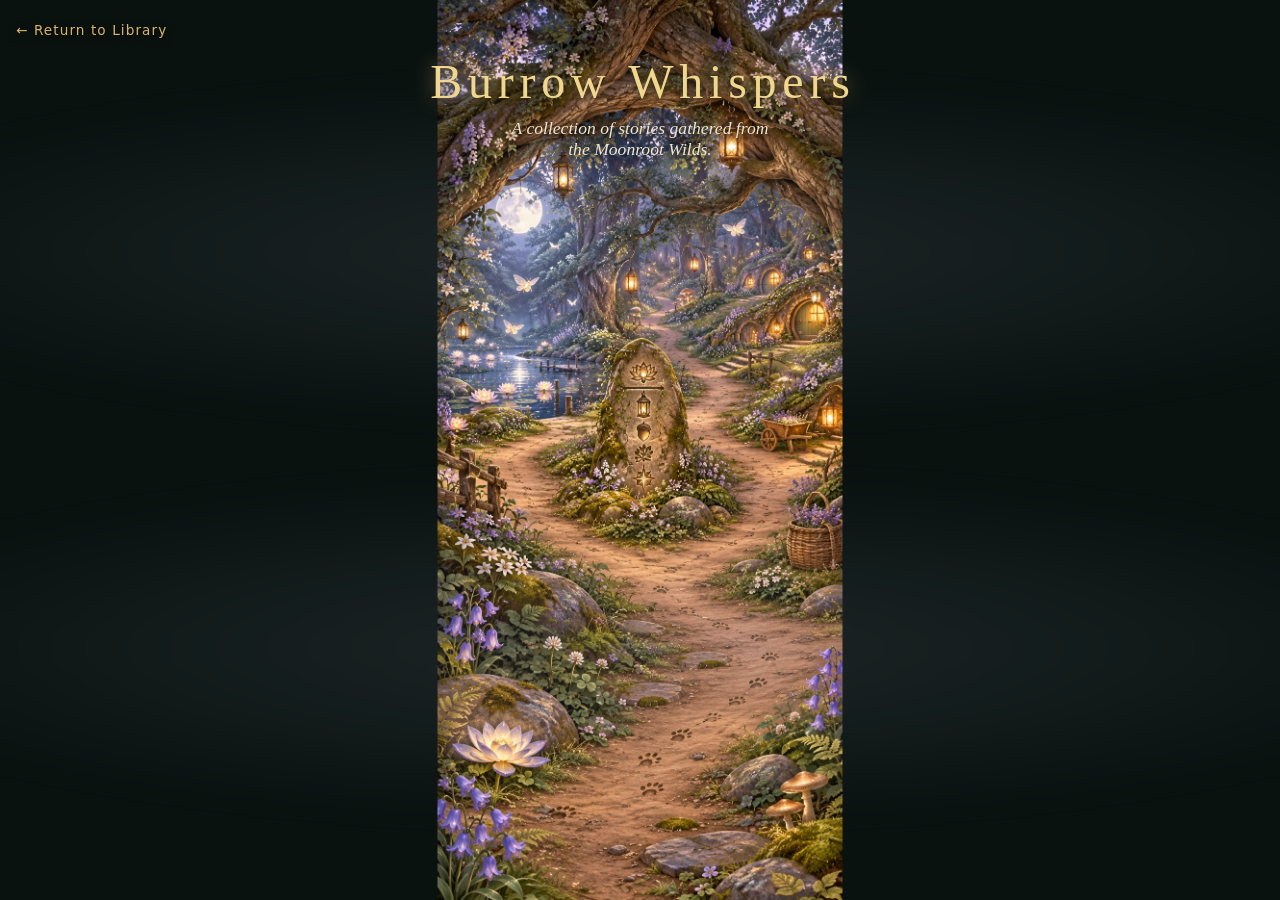
==== commit e65c2062: "Update index.html" ====
--- a/burrow-whispers/index.html
+++ b/burrow-whispers/index.html
@@ -127,3 +127,190 @@
     const SECRET_URL = null;               /* set a folder here, e.g. "secret/" */
 
     /* ---- Part 2 of 2 continues here ---- */
+
+   /* ============ Part 2 of 2: behaviour ============ */
+
+    const $ = (id) => document.getElementById(id);
+    const rand = (a, b) => a + Math.random() * (b - a);
+    const el = (tag, cls) => {
+      const n = document.createElement(tag);
+      if (cls) n.className = cls;
+      return n;
+    };
+
+    const stage      = $("stage");
+    const fx         = $("fx");
+    const hintEl     = $("hint");
+    const panel      = $("panel");
+    const panelTitle = $("panel-title");
+    const panelText  = $("panel-text");
+    const panelGo    = $("panel-go");
+    const panelClose = $("panel-close");
+
+    let openKey = null;        /* place currently shown in the panel */
+    let hintTimer = null;      /* waits before the next idle hint */
+    let hideTimer = null;      /* hides the hint that is showing */
+    let swapTimer = null;      /* swaps hint words after a fade-out */
+
+    /* ---------- Light: add or remove the .lit glow ---------- */
+    function clearLit() {
+      stage.querySelectorAll(".hot.lit").forEach((n) => n.classList.remove("lit"));
+    }
+    function setLit(ids) {
+      clearLit();
+      ids.forEach((id) => {
+        const n = stage.querySelector('.hot[data-id="' + id + '"]');
+        if (n) n.classList.add("lit");
+      });
+    }
+
+    /* ---------- Stage 1: discovery panel ---------- */
+    function openPlace(key) {
+      const place = PLACES[ALIASES[key] || key];
+      if (!place) return;
+
+      stopHints();
+      openKey = ALIASES[key] || key;
+
+      panelTitle.textContent = place.title;
+      panelText.textContent = "";
+      place.text.split("\n").forEach((line, i) => {
+        if (i) panelText.appendChild(document.createElement("br"));
+        panelText.appendChild(document.createTextNode(line));
+      });
+
+      if (place.url) {                       /* stage 2 is only this button */
+        panelGo.href = place.url;
+        panelGo.textContent = place.go;
+        panelGo.style.display = "";
+      } else {
+        panelGo.removeAttribute("href");
+        panelGo.style.display = "none";
+      }
+
+      setLit(place.lights);
+      panel.classList.add("open");
+    }
+
+    function closePanel() {
+      if (!openKey) return;
+      openKey = null;
+      panel.classList.remove("open");
+      clearLit();
+      startHints();
+    }
+
+    /* ---------- Hot spot taps ---------- */
+    stage.querySelectorAll(".hot").forEach((btn) => {
+      btn.addEventListener("click", (e) => {
+        e.stopPropagation();
+        const id = btn.dataset.id;
+        if (id === "secret") return openSecret(btn);
+        openPlace(id);
+      });
+    });
+
+    /* Tapping bare picture, pressing Escape or the × closes the panel */
+    stage.addEventListener("click", closePanel);
+    panelClose.addEventListener("click", closePanel);
+    document.addEventListener("keydown", (e) => {
+      if (e.key === "Escape") closePanel();
+    });
+
+    /* Coming back with the Back button: start fresh */
+    window.addEventListener("pageshow", () => {
+      openKey = null;
+      panel.classList.remove("open");
+      clearLit();
+      startHints();
+    });
+
+    /* ---------- The secret: no label, no panel, no light ---------- */
+    function openSecret(btn) {
+      if (SECRET_URL) {
+        window.location.href = SECRET_URL;
+        return;
+      }
+      /* Nothing to open yet: a few motes drift up from the spot, then it is quiet again */
+      const r = btn.getBoundingClientRect();
+      for (let i = 0; i < 6; i++) {
+        const m = el("div", "mote");
+        m.style.left = (r.left + r.width * rand(0.25, 0.75)).toFixed(0) + "px";
+        m.style.top = (r.top + r.height * rand(0.3, 0.8)).toFixed(0) + "px";
+        m.style.setProperty("--dur", rand(2.2, 3.6).toFixed(1) + "s");
+        m.style.setProperty("--delay", rand(0, 0.5).toFixed(2) + "s");
+        m.style.setProperty("--drift", rand(-24, 24).toFixed(0) + "px");
+        m.style.animationIterationCount = "1";
+        m.style.animationFillMode = "forwards";
+        m.addEventListener("animationend", () => m.remove());
+        fx.appendChild(m);
+      }
+    }
+
+    /* ---------- Idle hints: one line every 8 to 12 seconds ---------- */
+    const HINT_ORDER = ["pond", "hill", "waystone", "trail"];
+    const HINTS = HINT_ORDER
+      .filter((k) => PLACES[k] && PLACES[k].hint)
+      .map((k) => ({ text: PLACES[k].hint, lights: PLACES[k].lights }))
+      .concat(GENERAL_HINTS.map((t) => ({ text: t, lights: [] })));
+    let hintIndex = 0;
+
+    function stopHints() {
+      clearTimeout(hintTimer);
+      clearTimeout(hideTimer);
+      clearTimeout(swapTimer);
+      hintEl.classList.remove("show");
+    }
+
+    function scheduleHint(delay) {
+      clearTimeout(hintTimer);
+      hintTimer = setTimeout(showHint, delay);
+    }
+
+    function showHint() {
+      if (openKey || document.hidden || !HINTS.length) {
+        return scheduleHint(rand(8000, 12000));
+      }
+      const h = HINTS[hintIndex % HINTS.length];
+      hintIndex++;
+
+      hintEl.textContent = h.text;
+      hintEl.classList.add("show");
+      if (h.lights.length) setLit(h.lights);
+
+      hideTimer = setTimeout(() => {
+        hintEl.classList.remove("show");
+        if (!openKey) clearLit();
+        scheduleHint(rand(8000, 12000));   /* waits after it fades out */
+      }, 5200);
+    }
+
+    function startHints() {
+      stopHints();
+      scheduleHint(rand(3500, 5500));      /* first hint comes a little sooner */
+    }
+
+    /* Pause hints while the tab is hidden */
+    document.addEventListener("visibilitychange", () => {
+      if (document.hidden) stopHints();
+      else if (!openKey) startHints();
+    });
+
+    /* ---------- Firefly dust and haze (styles in effects.css) ---------- */
+    fx.append(el("div", "haze one"), el("div", "haze two"));
+    for (let i = 0; i < 16; i++) {
+      const m = el("div", "mote");
+      m.style.left = rand(5, 95).toFixed(1) + "%";
+      m.style.top = rand(10, 90).toFixed(1) + "%";
+      m.style.setProperty("--dur", rand(5, 9).toFixed(1) + "s");
+      m.style.setProperty("--delay", (-rand(0, 9)).toFixed(1) + "s");
+      m.style.setProperty("--drift", rand(-30, 30).toFixed(0) + "px");
+      fx.appendChild(m);
+    }
+
+    /* ---------- Begin ---------- */
+    startHints();
+  </script>
+
+</body>
+</html>
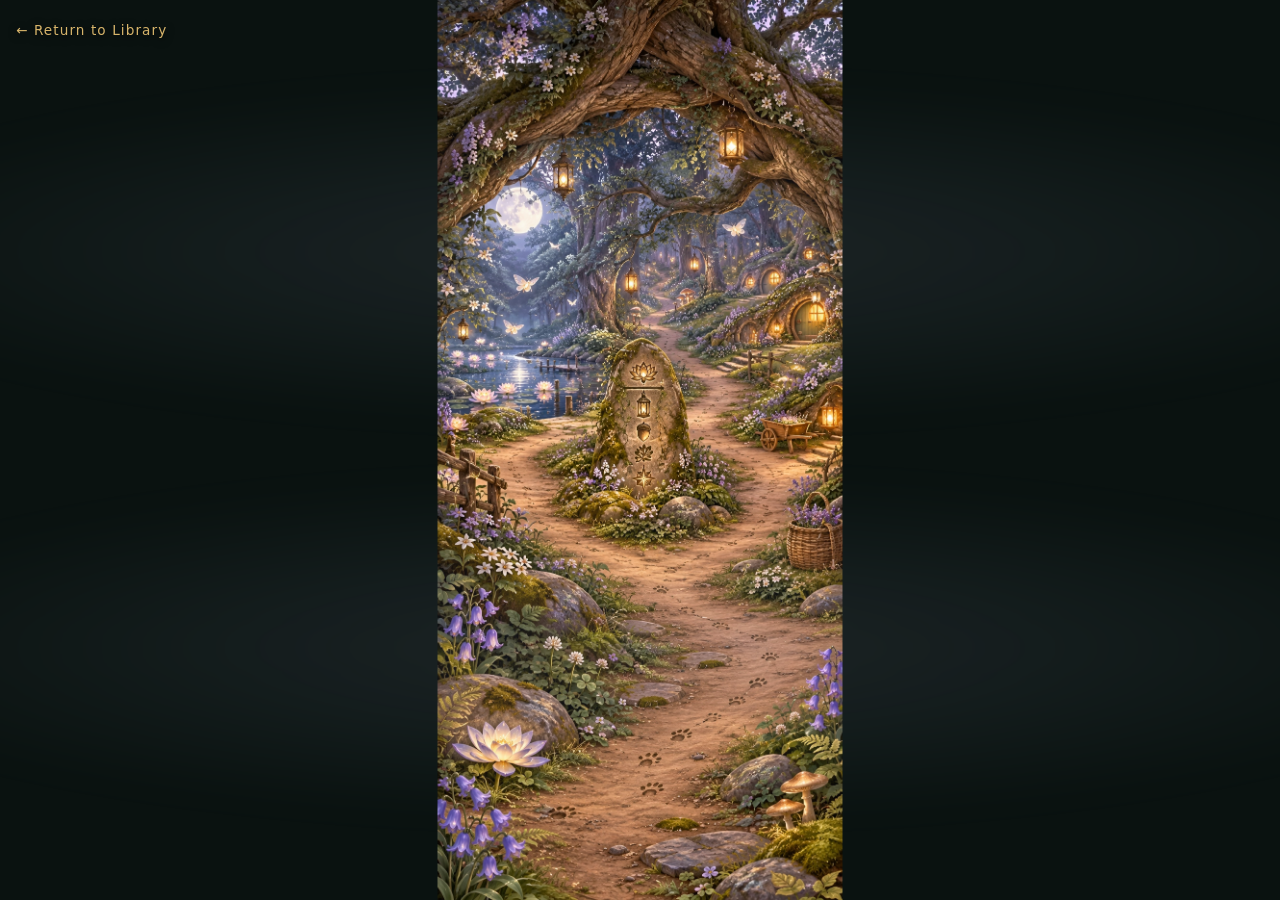
==== commit d6311877: "Update index.html" ====
--- a/burrow-whispers/index.html
+++ b/burrow-whispers/index.html
@@ -1,9 +1,11 @@
 <!DOCTYPE html>
-<!-- Burrow Whispers Crossroads: index.html V1.7 · Part 1 of 2 (head, markup, place data)
+<!-- Burrow Whispers Crossroads: index.html V1.9 · Part 1 of 1
      Lives at stories/burrow-whispers/index.html
      Background: images/burrow-whispers-crossroads.jpg
-     Uses css/variables.css, css/base.css and css/effects.css V2.0 from this folder.
-     Part 2 continues INSIDE the script below: paste it straight after the last line of this Part. -->
+     Uses css/variables.css V2.0, css/base.css V2.1, css/effects.css V2.0
+     and js/crossroads.js V1.0 from this folder.
+     Place text, links and hints are edited in js/crossroads.js, not here.
+     Hot spot positions are edited in css/variables.css. -->
 <html lang="en">
 <head>
   <meta charset="UTF-8">
@@ -16,11 +18,12 @@
   <link rel="stylesheet" href="css/variables.css">
   <link rel="stylesheet" href="css/base.css">
   <link rel="stylesheet" href="css/effects.css">
+  <script src="js/crossroads.js" defer></script>
 </head>
 
 <body>
 
-  <!-- The picture and its hot spots (positions are set in variables.css) -->
+  <!-- The picture and its hot spots -->
   <div class="world" id="world">
     <div class="stage" id="stage">
       <img class="stage-image"
@@ -34,19 +37,23 @@
       <button class="hot" data-id="hill"     type="button" aria-label="Burrow Hill"></button>
       <button class="hot" data-id="clearing" type="button" aria-label="The Clearing"></button>
       <button class="hot" data-id="secret"   type="button" aria-hidden="true" tabindex="-1"></button>
+
+      <!-- Opening titles: play once, then vanish -->
+      <div class="intro">
+        <h1 class="intro-title">Burrow Whispers</h1>
+        <p class="intro-subtitle">A collection of stories gathered from the Moonroot Wilds.</p>
+      </div>
     </div>
   </div>
 
   <!-- Firefly dust and haze (built by the script) -->
   <div class="fx-layer" id="fx" aria-hidden="true"></div>
 
-  <!-- Title zone -->
+  <!-- Back link (stays, small) -->
   <header class="top">
     <nav aria-label="Main navigation">
       <a class="back" href="../index.html">← Return to Library</a>
     </nav>
-    <h1 class="page-title">Burrow Whispers</h1>
-    <p class="page-subtitle">A collection of stories gathered from the Moonroot Wilds.</p>
   </header>
 
   <!-- Idle hint line -->
@@ -60,257 +67,5 @@
     <a class="panel-go" id="panel-go" href="#"></a>
   </section>
 
-  <script>
-    /* ---------- Places ----------
-       id     matches data-id on the hot spot buttons above
-       title  panel heading
-       text   panel flavour text (use \n for a line break)
-       go     the button words, e.g. "Explore →"
-       url    where stage 2 travels to; null = nothing to visit yet,
-              so the panel shows its text with no button
-       lights which hot spots glow when this place is noticed
-       hint   idle line shown at the bottom (null = never hinted)
-       To open a place later: change its url from null to a folder. */
-    const PLACES = {
-      pond: {
-        title: "Moonroot Pond",
-        text: "A quiet pond shines beneath the moon.\nSomeone often visits here at night.",
-        go: "Explore →",
-        url: "lunelle/",
-        lights: ["pond", "moon"],
-        hint: "A faint glow shimmers across the pond..."
-      },
-      waystone: {
-        title: "The Crossroads Stone",
-        text: "Many journeys begin here.",
-        go: "Read More →",
-        url: null,                         /* world lore page not built yet */
-        lights: ["waystone"],
-        hint: "The old waystone remembers many journeys..."
-      },
-      trail: {
-        title: "The Lantern Trail",
-        text: "A lantern-lit path disappears beneath the roots.\nIt has not been walked yet.",
-        go: "Follow →",
-        url: null,                         /* future story slot */
-        lights: ["trail"],
-        hint: "A lantern-lit trail disappears beneath the roots..."
-      },
-      hill: {
-        title: "Burrow Hill",
-        text: "Warm lights glow behind round doors.\nMany little lives call this place home.",
-        go: "Visit →",
-        url: null,                         /* future village hub */
-        lights: ["hill"],
-        hint: "Warm lights flicker among the hillside burrows..."
-      },
-      clearing: {
-        title: "The Clearing",
-        text: "Paw prints wander down the path.\nWhat is Burrow Whispers?",
-        go: "Learn More →",
-        url: "about/",
-        lights: ["clearing"],
-        hint: null
-      }
-    };
-
-    /* A tap on the moon counts as a tap on the pond: one place, two spots */
-    const ALIASES = { moon: "pond" };
-
-    /* Hints that light nothing; they only teach that the picture holds places */
-    const GENERAL_HINTS = [
-      "Not every secret path is obvious.",
-      "The Wilds reward curious travelers."
-    ];
-
-    /* The secret has no panel and no label (see Part 2 for what it opens) */
-    const SECRET_URL = null;               /* set a folder here, e.g. "secret/" */
-
-    /* ---- Part 2 of 2 continues here ---- */
-
-   /* ============ Part 2 of 2: behaviour ============ */
-
-    const $ = (id) => document.getElementById(id);
-    const rand = (a, b) => a + Math.random() * (b - a);
-    const el = (tag, cls) => {
-      const n = document.createElement(tag);
-      if (cls) n.className = cls;
-      return n;
-    };
-
-    const stage      = $("stage");
-    const fx         = $("fx");
-    const hintEl     = $("hint");
-    const panel      = $("panel");
-    const panelTitle = $("panel-title");
-    const panelText  = $("panel-text");
-    const panelGo    = $("panel-go");
-    const panelClose = $("panel-close");
-
-    let openKey = null;        /* place currently shown in the panel */
-    let hintTimer = null;      /* waits before the next idle hint */
-    let hideTimer = null;      /* hides the hint that is showing */
-    let swapTimer = null;      /* swaps hint words after a fade-out */
-
-    /* ---------- Light: add or remove the .lit glow ---------- */
-    function clearLit() {
-      stage.querySelectorAll(".hot.lit").forEach((n) => n.classList.remove("lit"));
-    }
-    function setLit(ids) {
-      clearLit();
-      ids.forEach((id) => {
-        const n = stage.querySelector('.hot[data-id="' + id + '"]');
-        if (n) n.classList.add("lit");
-      });
-    }
-
-    /* ---------- Stage 1: discovery panel ---------- */
-    function openPlace(key) {
-      const place = PLACES[ALIASES[key] || key];
-      if (!place) return;
-
-      stopHints();
-      openKey = ALIASES[key] || key;
-
-      panelTitle.textContent = place.title;
-      panelText.textContent = "";
-      place.text.split("\n").forEach((line, i) => {
-        if (i) panelText.appendChild(document.createElement("br"));
-        panelText.appendChild(document.createTextNode(line));
-      });
-
-      if (place.url) {                       /* stage 2 is only this button */
-        panelGo.href = place.url;
-        panelGo.textContent = place.go;
-        panelGo.style.display = "";
-      } else {
-        panelGo.removeAttribute("href");
-        panelGo.style.display = "none";
-      }
-
-      setLit(place.lights);
-      panel.classList.add("open");
-    }
-
-    function closePanel() {
-      if (!openKey) return;
-      openKey = null;
-      panel.classList.remove("open");
-      clearLit();
-      startHints();
-    }
-
-    /* ---------- Hot spot taps ---------- */
-    stage.querySelectorAll(".hot").forEach((btn) => {
-      btn.addEventListener("click", (e) => {
-        e.stopPropagation();
-        const id = btn.dataset.id;
-        if (id === "secret") return openSecret(btn);
-        openPlace(id);
-      });
-    });
-
-    /* Tapping bare picture, pressing Escape or the × closes the panel */
-    stage.addEventListener("click", closePanel);
-    panelClose.addEventListener("click", closePanel);
-    document.addEventListener("keydown", (e) => {
-      if (e.key === "Escape") closePanel();
-    });
-
-    /* Coming back with the Back button: start fresh */
-    window.addEventListener("pageshow", () => {
-      openKey = null;
-      panel.classList.remove("open");
-      clearLit();
-      startHints();
-    });
-
-    /* ---------- The secret: no label, no panel, no light ---------- */
-    function openSecret(btn) {
-      if (SECRET_URL) {
-        window.location.href = SECRET_URL;
-        return;
-      }
-      /* Nothing to open yet: a few motes drift up from the spot, then it is quiet again */
-      const r = btn.getBoundingClientRect();
-      for (let i = 0; i < 6; i++) {
-        const m = el("div", "mote");
-        m.style.left = (r.left + r.width * rand(0.25, 0.75)).toFixed(0) + "px";
-        m.style.top = (r.top + r.height * rand(0.3, 0.8)).toFixed(0) + "px";
-        m.style.setProperty("--dur", rand(2.2, 3.6).toFixed(1) + "s");
-        m.style.setProperty("--delay", rand(0, 0.5).toFixed(2) + "s");
-        m.style.setProperty("--drift", rand(-24, 24).toFixed(0) + "px");
-        m.style.animationIterationCount = "1";
-        m.style.animationFillMode = "forwards";
-        m.addEventListener("animationend", () => m.remove());
-        fx.appendChild(m);
-      }
-    }
-
-    /* ---------- Idle hints: one line every 8 to 12 seconds ---------- */
-    const HINT_ORDER = ["pond", "hill", "waystone", "trail"];
-    const HINTS = HINT_ORDER
-      .filter((k) => PLACES[k] && PLACES[k].hint)
-      .map((k) => ({ text: PLACES[k].hint, lights: PLACES[k].lights }))
-      .concat(GENERAL_HINTS.map((t) => ({ text: t, lights: [] })));
-    let hintIndex = 0;
-
-    function stopHints() {
-      clearTimeout(hintTimer);
-      clearTimeout(hideTimer);
-      clearTimeout(swapTimer);
-      hintEl.classList.remove("show");
-    }
-
-    function scheduleHint(delay) {
-      clearTimeout(hintTimer);
-      hintTimer = setTimeout(showHint, delay);
-    }
-
-    function showHint() {
-      if (openKey || document.hidden || !HINTS.length) {
-        return scheduleHint(rand(8000, 12000));
-      }
-      const h = HINTS[hintIndex % HINTS.length];
-      hintIndex++;
-
-      hintEl.textContent = h.text;
-      hintEl.classList.add("show");
-      if (h.lights.length) setLit(h.lights);
-
-      hideTimer = setTimeout(() => {
-        hintEl.classList.remove("show");
-        if (!openKey) clearLit();
-        scheduleHint(rand(8000, 12000));   /* waits after it fades out */
-      }, 5200);
-    }
-
-    function startHints() {
-      stopHints();
-      scheduleHint(rand(3500, 5500));      /* first hint comes a little sooner */
-    }
-
-    /* Pause hints while the tab is hidden */
-    document.addEventListener("visibilitychange", () => {
-      if (document.hidden) stopHints();
-      else if (!openKey) startHints();
-    });
-
-    /* ---------- Firefly dust and haze (styles in effects.css) ---------- */
-    fx.append(el("div", "haze one"), el("div", "haze two"));
-    for (let i = 0; i < 16; i++) {
-      const m = el("div", "mote");
-      m.style.left = rand(5, 95).toFixed(1) + "%";
-      m.style.top = rand(10, 90).toFixed(1) + "%";
-      m.style.setProperty("--dur", rand(5, 9).toFixed(1) + "s");
-      m.style.setProperty("--delay", (-rand(0, 9)).toFixed(1) + "s");
-      m.style.setProperty("--drift", rand(-30, 30).toFixed(0) + "px");
-      fx.appendChild(m);
-    }
-
-    /* ---------- Begin ---------- */
-    startHints();
-  </script>
-
 </body>
 </html>
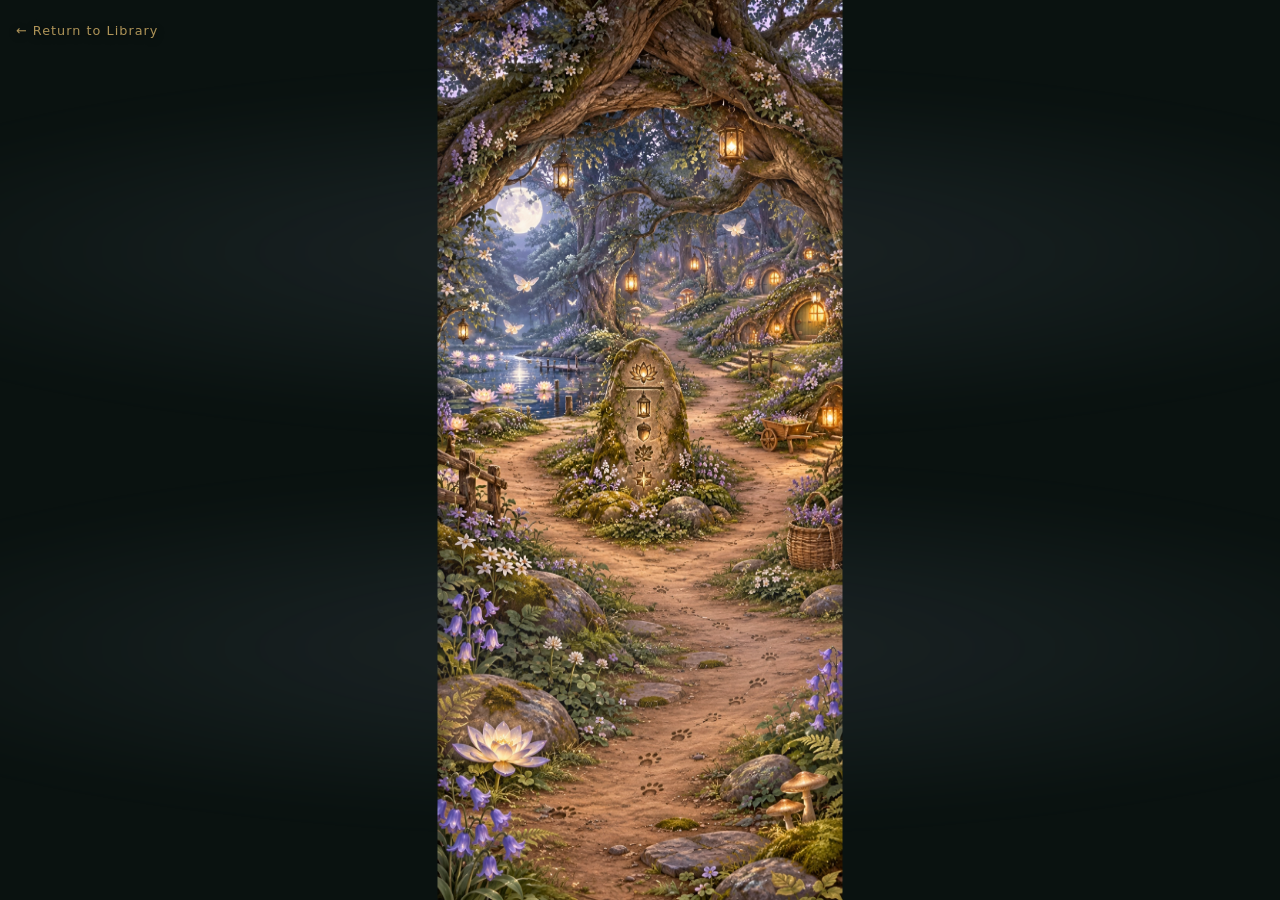
==== commit 9539e1b6: "Update index.html" ====
--- a/burrow-whispers/index.html
+++ b/burrow-whispers/index.html
@@ -1,11 +1,15 @@
 <!DOCTYPE html>
-<!-- Burrow Whispers Crossroads: index.html V1.9 · Part 1 of 1
+<!-- Burrow Whispers Crossroads: index.html V2.0 · Part 1 of 1
      Lives at stories/burrow-whispers/index.html
-     Background: images/burrow-whispers-crossroads.jpg
-     Uses css/variables.css V2.0, css/base.css V2.1, css/effects.css V2.0
-     and js/crossroads.js V1.0 from this folder.
+     Replaces V1.9.
+     Pictures: images/burrow-whispers-crossroads-916.jpg (default, 9:16)
+               images/burrow-whispers-crossroads.jpg (tall phones, 9:20)
+     Uses css/variables.css V2.1, css/base.css V2.4, css/effects.css V2.0
+     and js/crossroads.js V1.1 from this folder.
      Place text, links and hints are edited in js/crossroads.js, not here.
-     Hot spot positions are edited in css/variables.css. -->
+     Hot spot positions are edited in css/variables.css.
+     V2.0: the picture is now a <picture> element. The media query in
+           <source> must match the one in variables.css (max-aspect-ratio: 9/18). -->
 <html lang="en">
 <head>
   <meta charset="UTF-8">
@@ -26,9 +30,15 @@
   <!-- The picture and its hot spots -->
   <div class="world" id="world">
     <div class="stage" id="stage">
-      <img class="stage-image"
-           src="images/burrow-whispers-crossroads.jpg"
-           alt="A moonlit woodland crossroads with a carved waystone, a lotus pond, a lantern-lit trail and round-door burrows on a hillside.">
+      <picture>
+        <!-- Tall phones (taller than 9:18): the 9:20 picture -->
+        <source media="(max-aspect-ratio: 9/18)"
+                srcset="images/burrow-whispers-crossroads.jpg">
+        <!-- Everything else: the 9:16 picture -->
+        <img class="stage-image"
+             src="images/burrow-whispers-crossroads-916.jpg"
+             alt="A moonlit woodland crossroads with a carved waystone, a lotus pond, a lantern-lit trail and round-door burrows on a hillside.">
+      </picture>
 
       <button class="hot" data-id="pond"     type="button" aria-label="Moonroot Pond"></button>
       <button class="hot" data-id="moon"     type="button" aria-hidden="true" tabindex="-1"></button>
--- a/burrow-whispers/css/base.css
+++ b/burrow-whispers/css/base.css
@@ -1,8 +1,12 @@
-/* Burrow Whispers Crossroads: css/base.css V2.0 · Part 1 of 1
+/* Burrow Whispers Crossroads: css/base.css V2.3 · Part 1 of 1
    Lives at stories/burrow-whispers/css/base.css
-   Replaces V1.0. Pairs with variables.css V2.0, effects.css V2.0, index.html V1.7.
-   Layout only: stage, hot spot placement and shapes, title zone,
-   hint line, discovery panel. Glows, ripples and dust live in effects.css. */
+   Replaces V2.2. Pairs with variables.css V2.0, effects.css V2.0,
+   index.html V1.9 and js/crossroads.js V1.1.
+   Layout only: stage, hot spot placement and shapes, back link,
+   opening titles, hint line, discovery panel.
+   Glows, ripples and dust live in effects.css.
+   V2.3: opening titles play as soon as the page loads (no waiting
+         for the script), so they always appear. */
 
 *, *::before, *::after { box-sizing: border-box; }
 
@@ -67,7 +71,7 @@
 .hot[data-id="secret"]:focus-visible { outline: none; }
 .hot[data-id="secret"] { cursor: default; }
 
-/* ---------- Title zone (top, over the canopy) ---------- */
+/* ---------- Back link (the only text that stays, small, at the top) ---------- */
 .top {
   position: fixed;
   left: 0;
@@ -75,38 +79,93 @@
   top: 0;
   z-index: 5;
   padding: calc(env(safe-area-inset-top, 0px) + 6px) 16px 0;
-  text-align: center;
   pointer-events: none;
 }
 .back {
   pointer-events: auto;
-  float: left;
   display: inline-flex;
   align-items: center;
   min-height: var(--tap-min);
   font-family: var(--font-ui);
-  font-size: 0.85rem;
+  font-size: 0.8rem;
   letter-spacing: 0.08em;
   text-decoration: none;
   color: var(--gold);
+  opacity: 0.8;
   text-shadow: var(--hint-shadow);
 }
-.page-title {
-  clear: both;
-  margin: 0;
+
+/* ---------- Opening titles: sit above the waystone, play once ----------
+   Lives inside .stage, so it stays locked to the picture.
+   Plays as soon as the page loads.
+   Title: 2s delay, 4s on screen. Subtitle: starts at 6s, 8s on screen. */
+.intro {
+  position: absolute;
+  left: 51%;
+  top: 27%;
+  width: 0;
+  height: 0;
+  z-index: 2;
+  pointer-events: none;
+}
+.intro-title,
+.intro-subtitle {
+  position: absolute;
+  left: 0;
+  top: 0;
+  width: 92vw;
+  max-width: 560px;
+  margin: 0;
+  text-align: center;
+  transform: translate(-50%, -50%);
+  opacity: 0;
+  animation-fill-mode: both;
+  animation-timing-function: ease-in-out;
+}
+
+/* Soft dark haze behind the words so they read over branches and path */
+.intro-title::before,
+.intro-subtitle::before {
+  content: "";
+  position: absolute;
+  inset: -60% -15%;
+  z-index: -1;
+  background: radial-gradient(ellipse, rgba(6, 10, 9, 0.62), transparent 68%);
+}
+.intro-title {
   font-weight: normal;
-  font-size: clamp(1.8rem, 7.5vw, 3rem);
+  font-size: clamp(2rem, 10vw, 3.4rem);
   letter-spacing: 0.12em;
   text-indent: 0.12em;
   color: var(--gold-bright);
-  text-shadow: 0 0 20px var(--gold-glow), 0 3px 10px rgba(0, 0, 0, 0.85);
-}
-.page-subtitle {
-  margin: 0.5em auto 0;
-  max-width: 30ch;
+  text-shadow: 0 0 22px var(--gold-glow), 0 3px 12px rgba(0, 0, 0, 0.9);
+  animation-name: intro-title;
+  animation-duration: 4s;
+  animation-delay: 2s;
+}
+.intro-subtitle {
+  max-width: 26ch;
   font-style: italic;
-  font-size: clamp(0.95rem, 3.4vw, 1.1rem);
-  text-shadow: var(--hint-shadow);
+  line-height: 1.45;
+  font-size: clamp(1.05rem, 4.6vw, 1.4rem);
+  color: var(--parchment);
+  text-shadow: 0 2px 10px rgba(0, 0, 0, 0.95);
+  animation-name: intro-subtitle;
+  animation-duration: 8s;
+  animation-delay: 6s;
+}
+
+@keyframes intro-title {          /* 1s in, 2s hold, 1s out */
+  0%   { opacity: 0; }
+  25%  { opacity: 1; }
+  75%  { opacity: 1; }
+  100% { opacity: 0; }
+}
+@keyframes intro-subtitle {       /* 1s in, 6s hold, 1s out */
+  0%     { opacity: 0; }
+  12.5%  { opacity: 1; }
+  87.5%  { opacity: 1; }
+  100%   { opacity: 0; }
 }
 
 /* ---------- Hint line (bottom, fades in and out) ---------- */
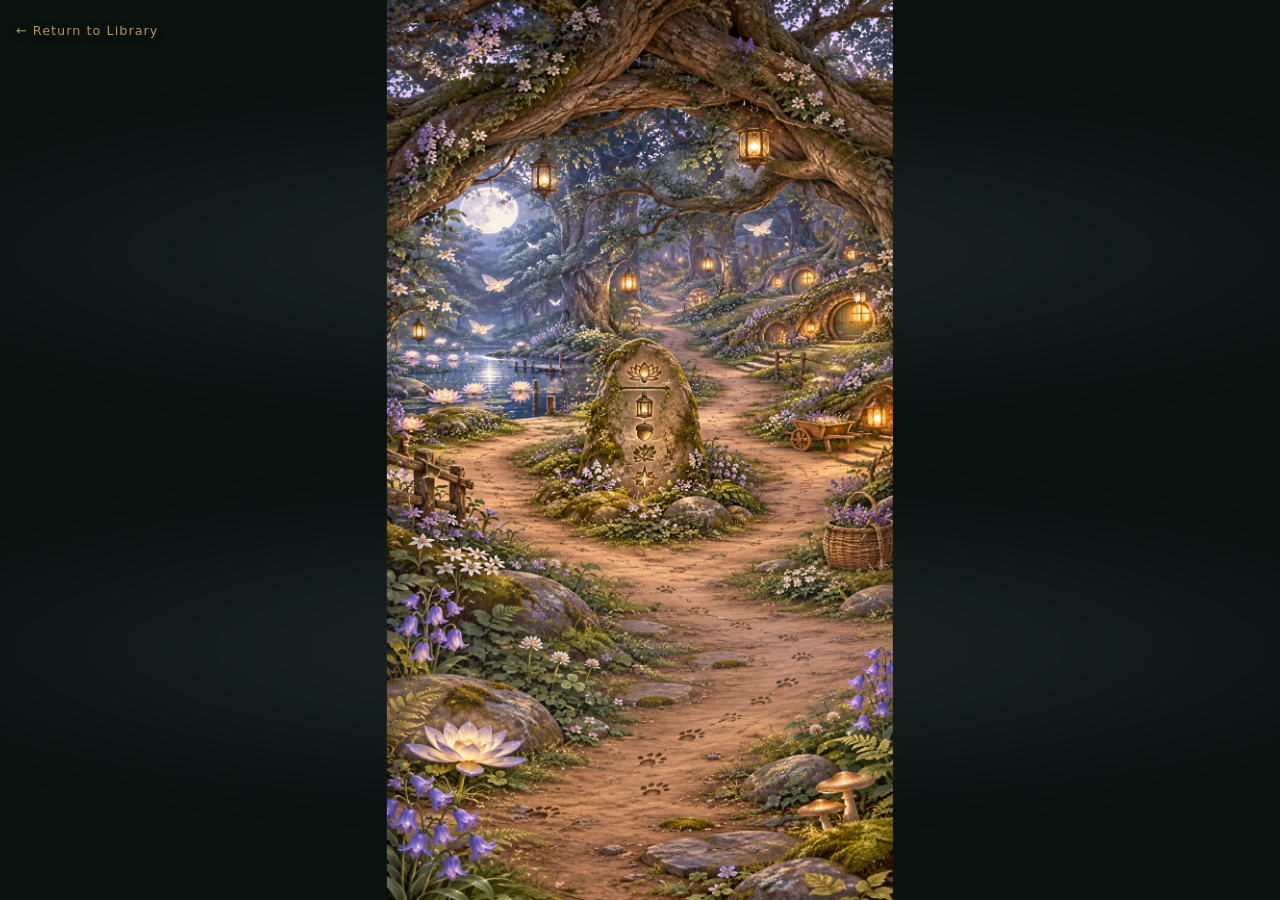
==== commit 24f40647: "Update index.html" ====
--- a/burrow-whispers/index.html
+++ b/burrow-whispers/index.html
@@ -1,15 +1,20 @@
 <!DOCTYPE html>
-<!-- Burrow Whispers Crossroads: index.html V2.0 · Part 1 of 1
+<!-- Burrow Whispers Crossroads: index.html V2.2 · Part 1 of 1
      Lives at stories/burrow-whispers/index.html
-     Replaces V1.9.
+     Replaces V2.1.
      Pictures: images/burrow-whispers-crossroads-916.jpg (default, 9:16)
                images/burrow-whispers-crossroads.jpg (tall phones, 9:20)
-     Uses css/variables.css V2.1, css/base.css V2.4, css/effects.css V2.0
+     Uses css/variables.css V2.2, css/base.css V2.4, css/effects.css V2.0
      and js/crossroads.js V1.1 from this folder.
+     Installable: manifest.json V1.0 and the icons in images/.
      Place text, links and hints are edited in js/crossroads.js, not here.
      Hot spot positions are edited in css/variables.css.
-     V2.0: the picture is now a <picture> element. The media query in
-           <source> must match the one in variables.css (max-aspect-ratio: 9/18). -->
+     V2.0: the picture is now a <picture> element.
+     V2.1: cutoff changed from 9/18 to 9/17 so phones with browser bars
+           showing still get the 9:20 picture. The media query in <source>
+           must match the one in variables.css (max-aspect-ratio: 9/17).
+     V2.2: added the web app manifest link and the iPhone home screen
+           icon and full screen tags. -->
 <html lang="en">
 <head>
   <meta charset="UTF-8">
@@ -18,6 +23,14 @@
   <meta name="theme-color" content="#0a1210">
   <title>Burrow Whispers | The Book Keeper</title>
   <meta name="description" content="A collection of stories gathered from the Moonroot Wilds.">
+
+  <!-- Install as an app (full screen, no browser bars) -->
+  <link rel="manifest" href="manifest.json">
+  <link rel="apple-touch-icon" href="images/apple-touch-icon.png">
+  <meta name="apple-mobile-web-app-capable" content="yes">
+  <meta name="mobile-web-app-capable" content="yes">
+  <meta name="apple-mobile-web-app-title" content="Burrow Whispers">
+  <meta name="apple-mobile-web-app-status-bar-style" content="black-translucent">
 
   <link rel="stylesheet" href="css/variables.css">
   <link rel="stylesheet" href="css/base.css">
@@ -31,8 +44,8 @@
   <div class="world" id="world">
     <div class="stage" id="stage">
       <picture>
-        <!-- Tall phones (taller than 9:18): the 9:20 picture -->
-        <source media="(max-aspect-ratio: 9/18)"
+        <!-- Tall phones (taller than 9:17): the 9:20 picture -->
+        <source media="(max-aspect-ratio: 9/17)"
                 srcset="images/burrow-whispers-crossroads.jpg">
         <!-- Everything else: the 9:16 picture -->
         <img class="stage-image"
--- a/burrow-whispers/css/variables.css
+++ b/burrow-whispers/css/variables.css
@@ -1,8 +1,13 @@
-/* Burrow Whispers Crossroads: css/variables.css V2.0 · Part 1 of 1
+/* Burrow Whispers Crossroads: css/variables.css V2.1 · Part 1 of 1
    Lives at stories/burrow-whispers/css/variables.css
-   Replaces V1.0. Pairs with base.css V2.0, effects.css V2.0, index.html V1.7.
+   Replaces V2.0. Pairs with base.css V2.4, effects.css V2.0,
+   index.html V2.0 and js/crossroads.js V1.1.
    Every colour, timing, and hot spot position is set here.
-   Hot spot values are percent of the PICTURE, not of the screen. */
+   Hot spot values are percent of the PICTURE, not of the screen.
+   Two pictures: 9:16 is the default (older and average phones),
+   9:20 is used for tall phones (see media query below).
+   V2.1: added the 9:16 picture and its own hot spot map. The 9:20 map
+         moved into a media query. */
 
 :root {
   /* ---------- Colours ---------- */
@@ -26,21 +31,22 @@
   --fade-slow:   1.4s;
 
   /* ---------- Picture and stage ----------
-     Ratio is width / height of images/burrow-whispers-crossroads.jpg (9:20).
+     Default picture: images/burrow-whispers-crossroads-916.jpg (9:16).
+     Ratio is width / height: 9 / 16 = 0.5625.
      Phones: the picture covers the screen.
      Wide screens: the picture fits the height (see media query below). */
-  --img-ratio: 0.45;
+  --img-ratio: 0.5625;
   --stage-w: max(100vw, calc(100vh * var(--img-ratio)));
   --stage-h: calc(var(--stage-w) / var(--img-ratio));
 
-  /* ---------- Hot spot map (centre X/Y, width, height) ---------- */
-  --pond-x: 21%;      --pond-y: 41%;      --pond-w: 42%;      --pond-h: 11%;
-  --moon-x: 20%;      --moon-y: 23%;      --moon-w: 16%;      --moon-h: 7%;
-  --waystone-x: 51%;  --waystone-y: 46%;  --waystone-w: 25%;  --waystone-h: 17%;
-  --trail-x: 59%;     --trail-y: 33%;     --trail-w: 16%;     --trail-h: 10%;
-  --hill-x: 85%;      --hill-y: 37%;      --hill-w: 30%;      --hill-h: 20%;
-  --clearing-x: 53%;  --clearing-y: 70%;  --clearing-w: 55%;  --clearing-h: 11%;
-  --secret-x: 90%;    --secret-y: 88%;    --secret-w: 8%;     --secret-h: 5%;
+  /* ---------- Hot spot map: 9:16 picture (centre X/Y, width, height) ---------- */
+  --pond-x: 21%;      --pond-y: 43%;      --pond-w: 42%;      --pond-h: 10%;
+  --moon-x: 20%;      --moon-y: 23%;      --moon-w: 14%;      --moon-h: 7%;
+  --waystone-x: 51%;  --waystone-y: 46%;  --waystone-w: 26%;  --waystone-h: 18%;
+  --trail-x: 58%;     --trail-y: 33%;     --trail-w: 14%;     --trail-h: 8%;
+  --hill-x: 86%;      --hill-y: 34%;      --hill-w: 28%;      --hill-h: 14%;
+  --clearing-x: 52%;  --clearing-y: 75%;  --clearing-w: 48%;  --clearing-h: 18%;
+  --secret-x: 89%;    --secret-y: 91%;    --secret-w: 18%;    --secret-h: 7%;
 
   /* ---------- Glow colours, one per place ---------- */
   --glow-pond:     rgba(190, 205, 255, 0.50);
@@ -59,6 +65,23 @@
   --hint-shadow:  0 2px 8px rgba(0, 0, 0, 0.95);
 }
 
+/* Tall phones (taller than 9:18): use the 9:20 picture and its hot spots.
+   Picture: images/burrow-whispers-crossroads.jpg
+   Keep this query identical to the <source media> in index.html. */
+@media (max-aspect-ratio: 9 / 18) {
+  :root {
+    --img-ratio: 0.45;
+
+    --pond-x: 21%;      --pond-y: 41%;      --pond-w: 42%;      --pond-h: 11%;
+    --moon-x: 20%;      --moon-y: 23%;      --moon-w: 16%;      --moon-h: 7%;
+    --waystone-x: 51%;  --waystone-y: 46%;  --waystone-w: 25%;  --waystone-h: 17%;
+    --trail-x: 59%;     --trail-y: 33%;     --trail-w: 16%;     --trail-h: 10%;
+    --hill-x: 85%;      --hill-y: 37%;      --hill-w: 30%;      --hill-h: 20%;
+    --clearing-x: 53%;  --clearing-y: 70%;  --clearing-w: 55%;  --clearing-h: 11%;
+    --secret-x: 90%;    --secret-y: 88%;    --secret-w: 8%;     --secret-h: 5%;
+  }
+}
+
 /* Wide screens: show the whole picture, fitted to the height, centred.
    The dark page colour fills the sides. */
 @media (min-aspect-ratio: 3 / 5) {
--- a/burrow-whispers/css/base.css
+++ b/burrow-whispers/css/base.css
@@ -1,12 +1,14 @@
-/* Burrow Whispers Crossroads: css/base.css V2.3 · Part 1 of 1
+/* Burrow Whispers Crossroads: css/base.css V2.4 · Part 1 of 1
    Lives at stories/burrow-whispers/css/base.css
-   Replaces V2.2. Pairs with variables.css V2.0, effects.css V2.0,
-   index.html V1.9 and js/crossroads.js V1.1.
+   Replaces V2.3. Pairs with variables.css V2.1, effects.css V2.0,
+   index.html V2.0 and js/crossroads.js V1.1.
    Layout only: stage, hot spot placement and shapes, back link,
    opening titles, hint line, discovery panel.
    Glows, ripples and dust live in effects.css.
    V2.3: opening titles play as soon as the page loads (no waiting
-         for the script), so they always appear. */
+         for the script), so they always appear.
+   V2.4: .stage picture set to block so the 9:16 / 9:20 picture swap
+         fills the stage and the hot spots stay aligned. */
 
 *, *::before, *::after { box-sizing: border-box; }
 
@@ -30,6 +32,11 @@
   width: var(--stage-w);
   height: var(--stage-h);
   transform: translate(-50%, -50%);
+}
+.stage picture {
+  display: block;
+  width: 100%;
+  height: 100%;
 }
 .stage-image {
   display: block;
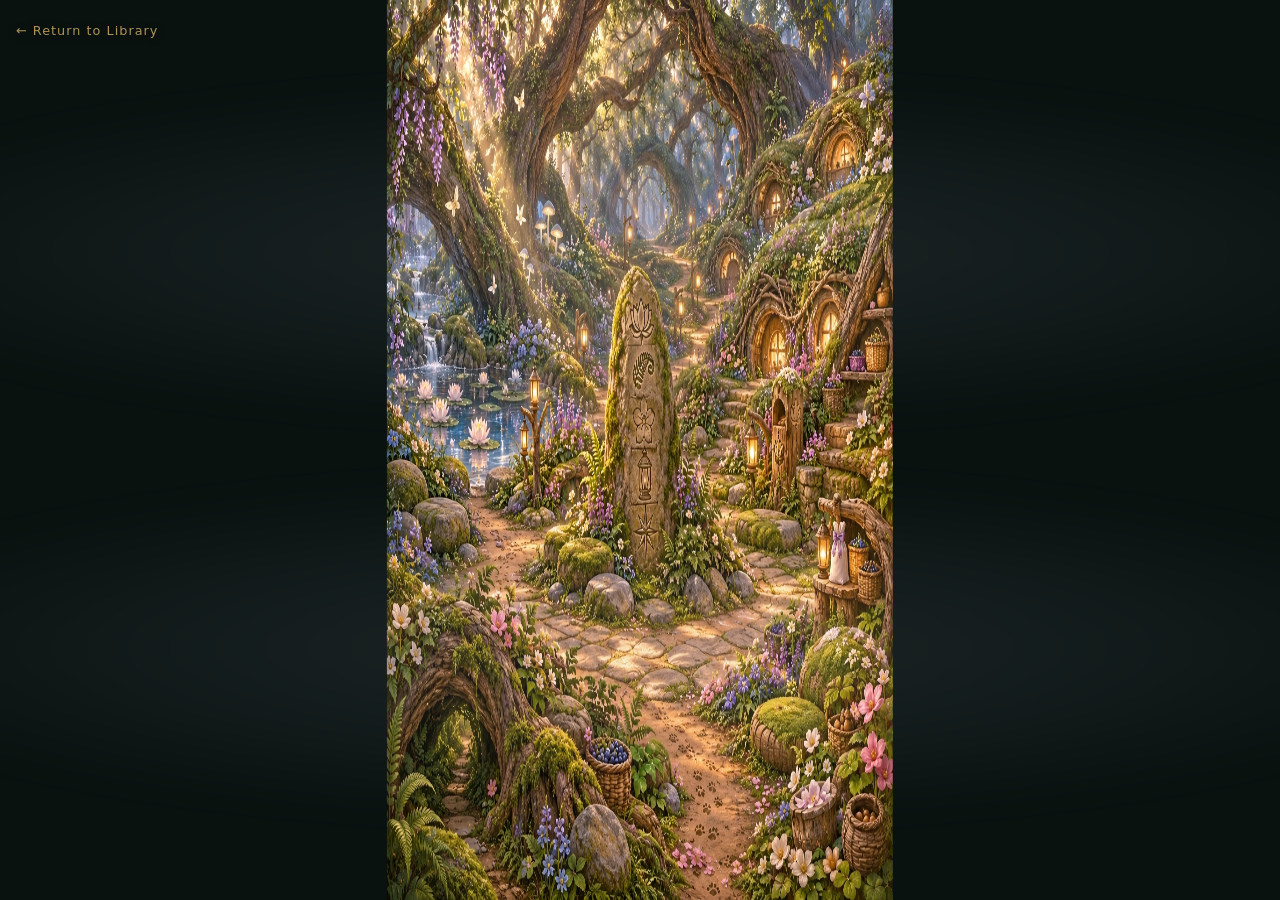
==== commit 10758e03: "Update index.html" ====
--- a/burrow-whispers/index.html
+++ b/burrow-whispers/index.html
@@ -1,20 +1,29 @@
 <!DOCTYPE html>
-<!-- Burrow Whispers Crossroads: index.html V2.2 · Part 1 of 1
+<!-- PROJECT: Book Keeper — Website
+     FILE: Burrow Whispers Crossroads · index.html
+     VERSION: 1.0 · Part 1 of 1
      Lives at stories/burrow-whispers/index.html
-     Replaces V2.1.
-     Pictures: images/burrow-whispers-crossroads-916.jpg (default, 9:16)
-               images/burrow-whispers-crossroads.jpg (tall phones, 9:20)
-     Uses css/variables.css V2.2, css/base.css V2.4, css/effects.css V2.0
-     and js/crossroads.js V1.1 from this folder.
-     Installable: manifest.json V1.0 and the icons in images/.
-     Place text, links and hints are edited in js/crossroads.js, not here.
+
+     Pictures (in images/):
+       burrowwhispers-crossroads.jpg       main background (tall phones, 9:20)
+       burrowwhispers-crossroads-tablet.jpg tablet edition (wide, 4:3)
+       burrowwhispers-crossroads-916.jpg    older cellphone edition (9:16, default)
+
+     Picture rules: the media queries in the <source> tags must match
+     the ones in css/variables.css.
+       - Wider than square (min-aspect-ratio 1/1): tablet picture
+       - Taller than 9:17 (max-aspect-ratio 9/17): main picture
+       - Everything else: 9:16 picture
+
+     Companion files from this folder:
+       css/variables.css, css/base.css, css/effects.css, js/crossroads.js
+
+     Place text, links, hints and the mailbox letter are edited in
+     js/crossroads.js, not here.
      Hot spot positions are edited in css/variables.css.
-     V2.0: the picture is now a <picture> element.
-     V2.1: cutoff changed from 9/18 to 9/17 so phones with browser bars
-           showing still get the 9:20 picture. The media query in <source>
-           must match the one in variables.css (max-aspect-ratio: 9/17).
-     V2.2: added the web app manifest link and the iPhone home screen
-           icon and full screen tags. -->
+
+     There is no About page. The mailbox on this page holds the
+     introduction to Burrow Whispers. Visitors tap it to read the letter. -->
 <html lang="en">
 <head>
   <meta charset="UTF-8">
@@ -23,14 +32,6 @@
   <meta name="theme-color" content="#0a1210">
   <title>Burrow Whispers | The Book Keeper</title>
   <meta name="description" content="A collection of stories gathered from the Moonroot Wilds.">
-
-  <!-- Install as an app (full screen, no browser bars) -->
-  <link rel="manifest" href="manifest.json">
-  <link rel="apple-touch-icon" href="images/apple-touch-icon.png">
-  <meta name="apple-mobile-web-app-capable" content="yes">
-  <meta name="mobile-web-app-capable" content="yes">
-  <meta name="apple-mobile-web-app-title" content="Burrow Whispers">
-  <meta name="apple-mobile-web-app-status-bar-style" content="black-translucent">
 
   <link rel="stylesheet" href="css/variables.css">
   <link rel="stylesheet" href="css/base.css">
@@ -44,13 +45,16 @@
   <div class="world" id="world">
     <div class="stage" id="stage">
       <picture>
-        <!-- Tall phones (taller than 9:17): the 9:20 picture -->
+        <!-- Tablets and other wide screens: the tablet picture -->
+        <source media="(min-aspect-ratio: 1/1)"
+                srcset="images/burrowwhispers-crossroads-tablet.jpg">
+        <!-- Tall phones (taller than 9:17): the main picture -->
         <source media="(max-aspect-ratio: 9/17)"
-                srcset="images/burrow-whispers-crossroads.jpg">
+                srcset="images/burrowwhispers-crossroads.jpg">
         <!-- Everything else: the 9:16 picture -->
         <img class="stage-image"
-             src="images/burrow-whispers-crossroads-916.jpg"
-             alt="A moonlit woodland crossroads with a carved waystone, a lotus pond, a lantern-lit trail and round-door burrows on a hillside.">
+             src="images/burrowwhispers-crossroads-916.jpg"
+             alt="A sunlit woodland crossroads with a carved waystone, a lotus pond, a lantern-lit trail, a wooden mailbox and round-door burrows on a hillside.">
       </picture>
 
       <button class="hot" data-id="pond"     type="button" aria-label="Moonroot Pond"></button>
@@ -58,6 +62,7 @@
       <button class="hot" data-id="waystone" type="button" aria-label="The Crossroads Stone"></button>
       <button class="hot" data-id="trail"    type="button" aria-label="The Lantern Trail"></button>
       <button class="hot" data-id="hill"     type="button" aria-label="Burrow Hill"></button>
+      <button class="hot" data-id="mailbox"  type="button" aria-label="The Mailbox: read the introduction"></button>
       <button class="hot" data-id="clearing" type="button" aria-label="The Clearing"></button>
       <button class="hot" data-id="secret"   type="button" aria-hidden="true" tabindex="-1"></button>
 
@@ -90,5 +95,14 @@
     <a class="panel-go" id="panel-go" href="#"></a>
   </section>
 
+  <!-- Mailbox letter: the introduction to Burrow Whispers.
+       Opens when the visitor taps the mailbox. Text comes from the script. -->
+  <section class="letter" id="letter" role="dialog" aria-modal="true" aria-labelledby="letter-title" hidden>
+    <button class="letter-close" id="letter-close" type="button" aria-label="Close the letter">×</button>
+    <h2 class="letter-title" id="letter-title"></h2>
+    <div class="letter-body" id="letter-body"></div>
+    <p class="letter-sign" id="letter-sign"></p>
+  </section>
+
 </body>
 </html>
--- a/burrow-whispers/css/variables.css
+++ b/burrow-whispers/css/variables.css
@@ -65,10 +65,10 @@
   --hint-shadow:  0 2px 8px rgba(0, 0, 0, 0.95);
 }
 
-/* Tall phones (taller than 9:18): use the 9:20 picture and its hot spots.
+/* Tall phones (taller than 9:17): use the 9:20 picture and its hot spots.
    Picture: images/burrow-whispers-crossroads.jpg
    Keep this query identical to the <source media> in index.html. */
-@media (max-aspect-ratio: 9 / 18) {
+@media (max-aspect-ratio: 9 / 17) {
   :root {
     --img-ratio: 0.45;
 
